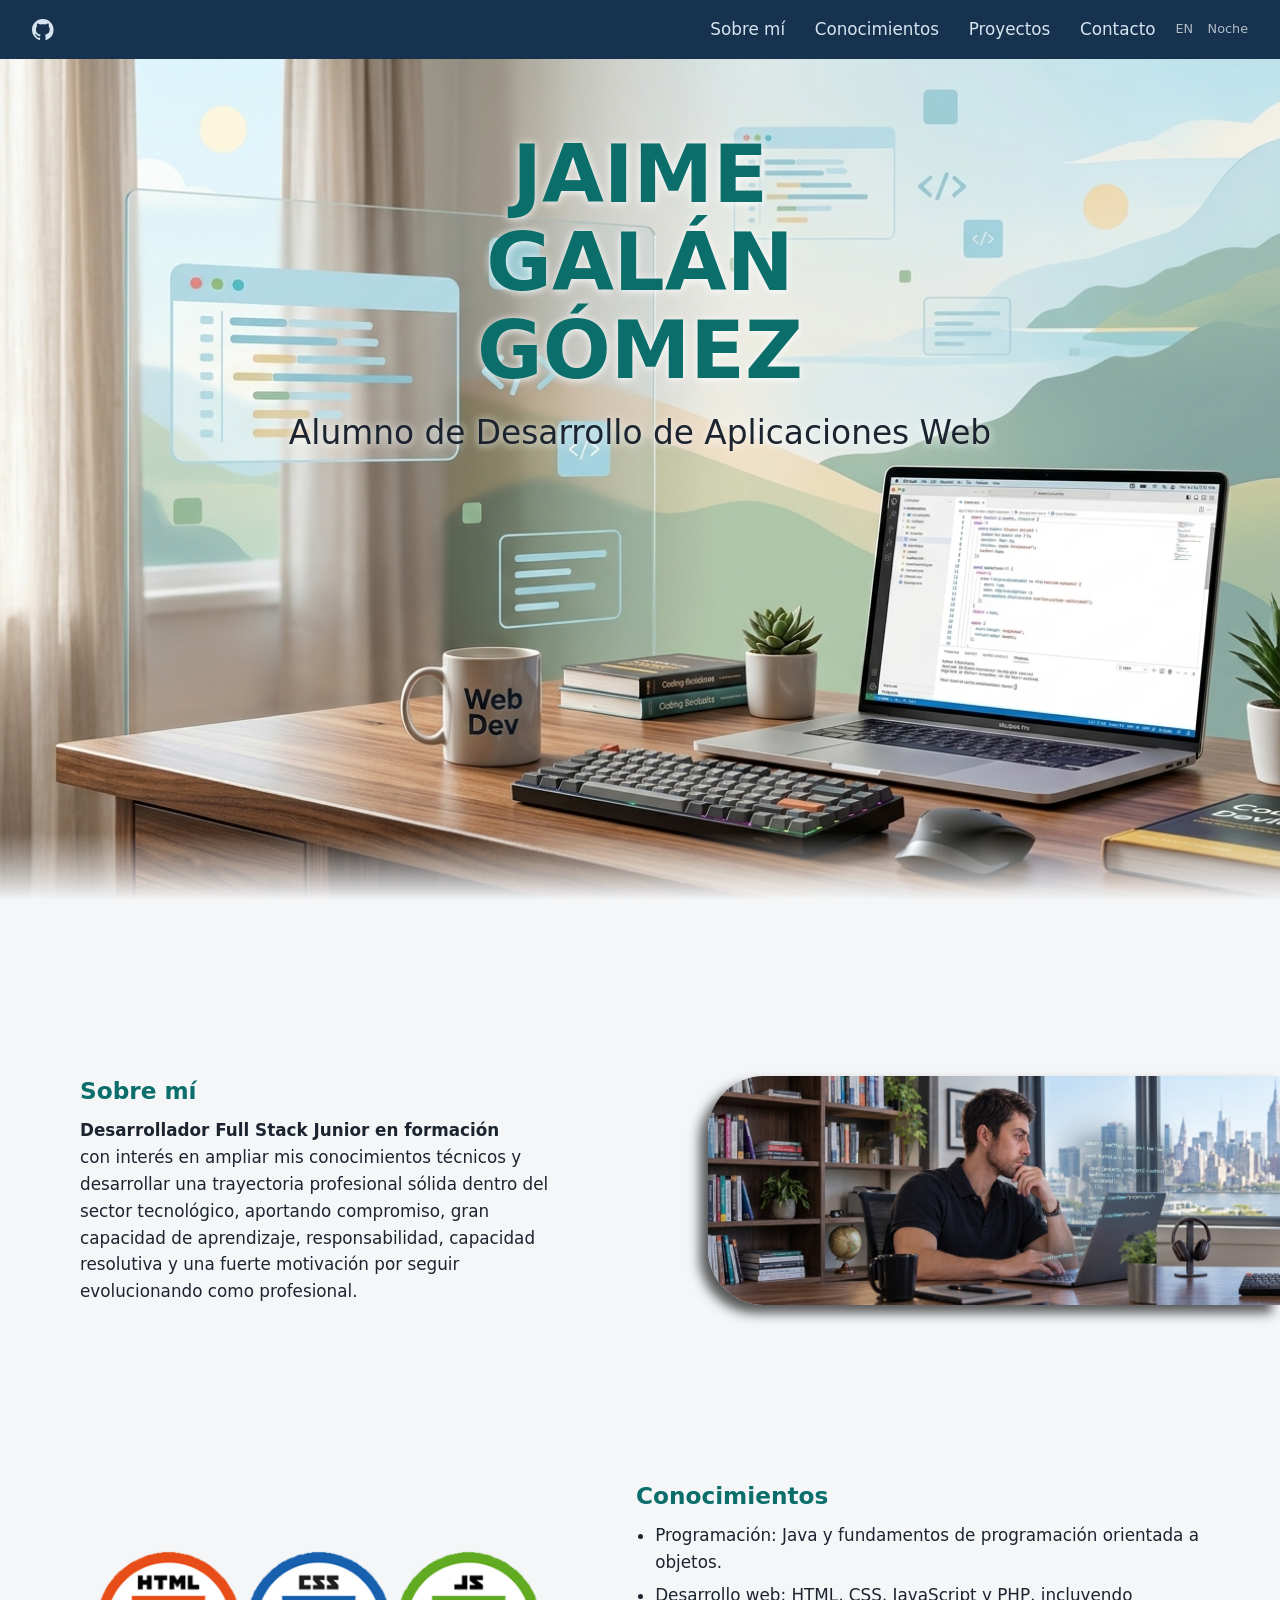
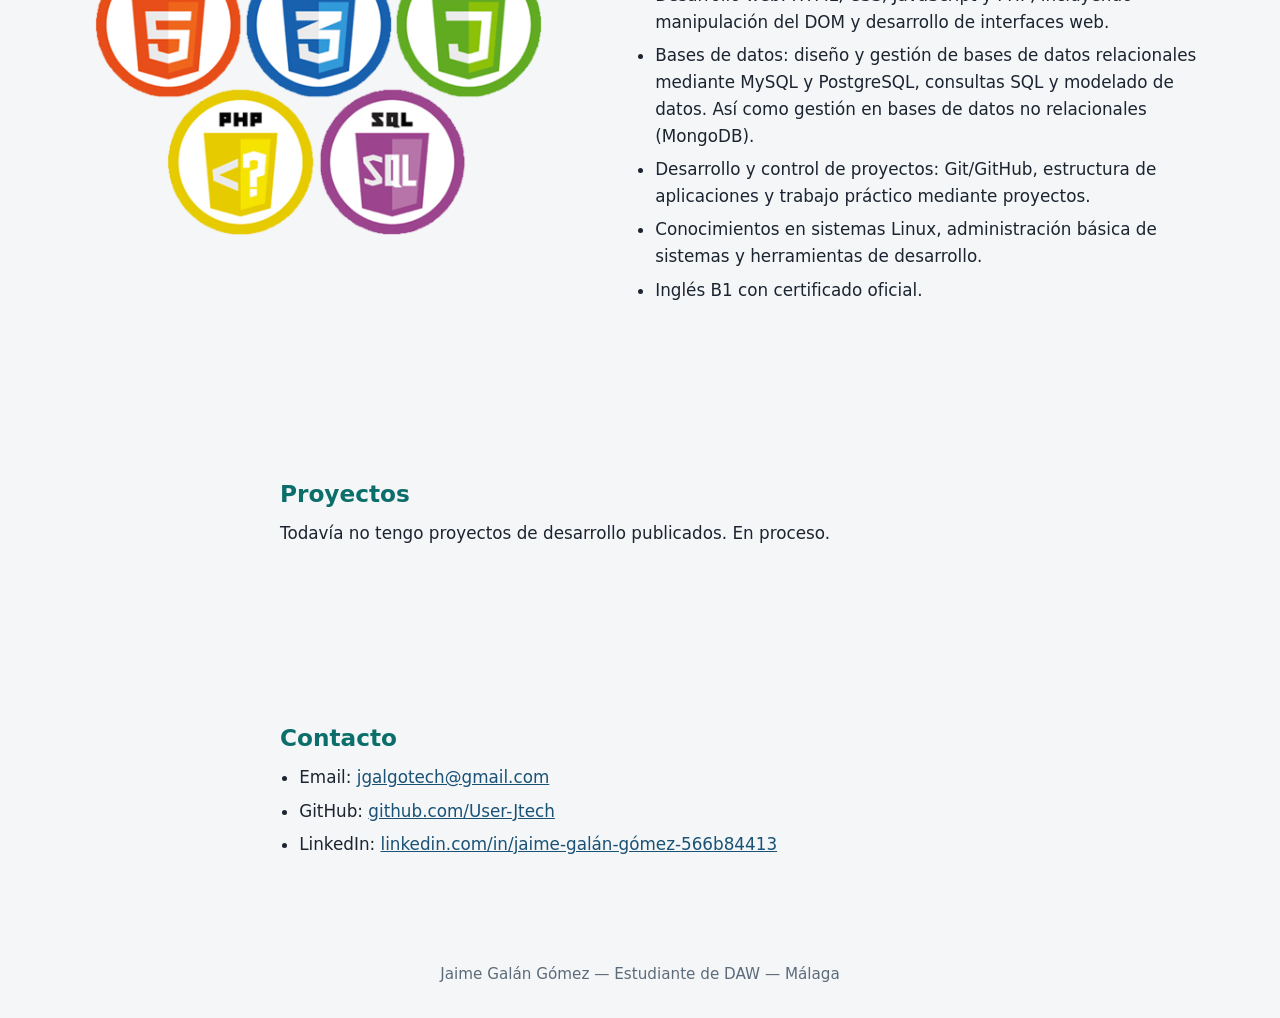
==== index.html @ 09fae51b "Move portfolio files to root for GitHub Pages" ====
<!DOCTYPE html>
<html lang="es">
<head>
  <meta charset="UTF-8">
  <meta name="viewport" content="width=device-width, initial-scale=1.0">
  <title data-en="Jaime Galán Gómez — DAW Portfolio">Jaime Galán Gómez — Portafolio DAW</title>
  <link rel="stylesheet" href="css/styles.css">
  <script>
    if (localStorage.getItem("tema") === "noche") {
      document.documentElement.classList.add("modo-noche");
    }
  </script>
</head>
<body>
  <div class="portada">
  <header>
    <a class="github" href="https://github.com/User-Jtech" target="_blank" rel="noopener noreferrer" aria-label="GitHub">
      <svg viewBox="0 0 16 16" aria-hidden="true">
        <path fill="currentColor" d="M8 0C3.58 0 0 3.58 0 8c0 3.54 2.29 6.53 5.47 7.59.4.07.55-.17.55-.38 0-.19-.01-.82-.01-1.49-2.01.37-2.53-.49-2.69-.94-.09-.23-.48-.94-.82-1.13-.28-.15-.68-.52-.01-.53.63-.01 1.08.58 1.23.82.72 1.21 1.87.87 2.33.66.07-.52.28-.87.51-1.07-1.78-.2-3.64-.89-3.64-3.95 0-.87.31-1.59.82-2.15-.08-.2-.36-1.02.08-2.12 0 0 .67-.21 2.2.82.64-.18 1.32-.27 2-.27.68 0 1.36.09 2 .27 1.53-1.04 2.2-.82 2.2-.82.44 1.1.16 1.92.08 2.12.51.56.82 1.27.82 2.15 0 3.07-1.87 3.75-3.65 3.95.29.25.54.73.54 1.48 0 1.07-.01 1.93-.01 2.2 0 .21.15.46.55.38A8.013 8.013 0 0 0 16 8c0-4.42-3.58-8-8-8z"></path>
      </svg>
    </a>
    <div class="menu">
      <nav>
        <a href="#sobre-mi" data-en="About me">Sobre mí</a>
        <a href="#conocimientos" data-en="Skills">Conocimientos</a>
        <a href="#proyectos" data-en="Projects">Proyectos</a>
        <a href="#contacto" data-en="Contact">Contacto</a>
      </nav>
      <div class="ajustes">
        <button type="button" id="btn-idioma">EN</button>
        <button type="button" id="btn-tema">Noche</button>
      </div>
    </div>
  </header>

    <section id="nombre">
      <div class="nombre-texto">
        <h1>JAIME<br>GALÁN<br>GÓMEZ</h1>
        <p data-en="Student of Web Application Development">
          Alumno de Desarrollo de Aplicaciones Web
        </p>
      </div>
    </section>
  </div>

  <main>
    <section id="sobre-mi">
      <div class="sobre-mi-texto">
        <h2 data-en="About me">Sobre mí</h2>
        <p data-en="&lt;strong&gt;Junior Full Stack developer in training&lt;/strong&gt;&lt;br&gt;interested in expanding my technical knowledge and building a solid professional career in the technology sector, with commitment, a strong ability to learn, responsibility, problem-solving skills and a strong motivation to keep growing as a professional.">
          <strong>Desarrollador Full Stack Junior en formación</strong><br>con interés en ampliar mis
          conocimientos técnicos y desarrollar una trayectoria profesional sólida
          dentro del sector tecnológico, aportando compromiso, gran capacidad de
          aprendizaje, responsabilidad, capacidad resolutiva y una fuerte motivación por seguir
          evolucionando como profesional.
        </p>
      </div>
      <div class="foto-yo" role="img" aria-label="Jaime Galán Gómez"></div>
    </section>

    <section id="conocimientos">
      <img class="logos" src="img/Logos.png" alt="Logos">
      <div>
      <h2 data-en="Skills">Conocimientos</h2>
      <ul>
        <li data-en="Programming: Java and object-oriented programming fundamentals.">Programación: Java y fundamentos de programación orientada a objetos.</li>
        <li data-en="Web development: HTML, CSS, JavaScript and PHP, including DOM manipulation and web interface development.">Desarrollo web: HTML, CSS, JavaScript y PHP, incluyendo manipulación del DOM y desarrollo de interfaces web.</li>
        <li data-en="Databases: design and management of relational databases with MySQL and PostgreSQL, SQL queries and data modeling. Also management of non-relational databases (MongoDB).">Bases de datos: diseño y gestión de bases de datos relacionales mediante MySQL y PostgreSQL, consultas SQL y modelado de datos. Así como gestión en bases de datos no relacionales (MongoDB).</li>
        <li data-en="Project development and control: Git/GitHub, application structure and practical work through projects.">Desarrollo y control de proyectos: Git/GitHub, estructura de aplicaciones y trabajo práctico mediante proyectos.</li>
        <li data-en="Linux systems, basic system administration and development tools.">Conocimientos en sistemas Linux, administración básica de sistemas y herramientas de desarrollo.</li>
        <li data-en="English B1 with an official certificate.">Inglés B1 con certificado oficial.</li>
      </ul>
      </div>
    </section>

    <section id="proyectos">
      <h2 data-en="Projects">Proyectos</h2>
      <p data-en="I don't have any published development projects yet. In progress.">
        Todavía no tengo proyectos de desarrollo publicados. En proceso.
      </p>
    </section>

    <section id="contacto">
      <h2 data-en="Contact">Contacto</h2>
      <ul>
        <li><span data-en="Email:">Email:</span> <a href="mailto:jgalgotech@gmail.com">jgalgotech@gmail.com</a></li>
        <li>
          <span data-en="GitHub:">GitHub:</span>
          <a href="https://github.com/User-Jtech" target="_blank" rel="noopener noreferrer">github.com/User-Jtech</a>
        </li>
        <li>
          <span data-en="LinkedIn:">LinkedIn:</span>
          <a href="https://www.linkedin.com/in/jaime-galán-gómez-566b84413" target="_blank" rel="noopener noreferrer">linkedin.com/in/jaime-galán-gómez-566b84413</a>
        </li>
      </ul>
    </section>
  </main>

  <footer>
    <p data-en="Jaime Galán Gómez — DAW student — Málaga">Jaime Galán Gómez — Estudiante de DAW — Málaga</p>
  </footer>

  <script src="js/main.js"></script>
</body>
</html>
---- css/styles.css ----
* {
  box-sizing: border-box;
}

html {
  scroll-behavior: smooth;
  --fondo: #f4f6f8;
  --texto: #1c2430;
  --titulo: #0b6e6a;
  --barra: #16324f;
  --texto-barra: #ffffff;
  --menu: #d6e4f0;
  --enlace: #1a5276;
  --pie: #5c6b7a;
  --discreto: rgba(255, 255, 255, 0.68);
  --foto-nombre: url("../img/Fondo_dia.png?v=2");
  --foto-yo: url("../img/Yo_dia.png?v=2");
  --sombra-foto: -8px 8px 12px rgba(24, 23, 23, 0.72);
  --color-nombre: #0b6e6a;
  --sombra-nombre: 0 1px 8px rgb(255, 255, 255);
}

html.modo-noche {
  --fondo: #181f27;
  --texto: #e6edf3;
  --titulo: #f0c36a;
  --barra: #0a0f14;
  --texto-barra: #e6edf3;
  --menu: #b7c6d4;
  --enlace: #9ec5e4;
  --pie: #9aa8b5;
  --discreto: rgba(230, 237, 243, 0.62);
  --foto-nombre: url("../img/Fondo_noche.png?v=2");
  --foto-yo: url("../img/Yo_noche.png?v=2");
  --sombra-foto: -8px 8px 12px rgba(8, 8, 8, 0.9);
  --color-nombre: #f0c36a;
  --sombra-nombre: 0 1px 12px rgba(0, 0, 0, 0.6);
}

body {
  margin: 0;
  font-family: "Segoe UI", system-ui, sans-serif;
  font-size: 1.05rem;
  line-height: 1.6;
  color: var(--texto);
  background: var(--fondo);
  overflow-wrap: break-word;
}

header {
  background: var(--barra);
  color: var(--texto-barra);
  padding: 1rem 1.25rem;
}

.github {
  display: inline-flex;
  margin: 0 0 0.75rem;
  color: var(--menu);
}

.github svg {
  width: 1.35rem;
  height: 1.35rem;
  display: block;
}

.github:hover,
.github:focus-visible {
  color: var(--texto-barra);
}

.menu {
  display: flex;
  flex-wrap: wrap;
  align-items: center;
  gap: 0.75rem 1.25rem;
}

nav {
  display: flex;
  flex-wrap: wrap;
  gap: 0.75rem 1.85rem;
}

nav a {
  color: var(--menu);
  text-decoration: none;
}

nav a:hover {
  color: var(--texto-barra);
  text-decoration: underline;
}

.ajustes {
  display: flex;
  align-items: center;
  gap: 0.9rem;
  margin-left: auto;
}

.ajustes button {
  background: none;
  border: 0;
  padding: 0;
  color: var(--discreto);
  font: inherit;
  font-size: 0.8rem;
  cursor: pointer;
}

.ajustes button:hover,
.ajustes button:focus-visible {
  color: var(--texto-barra);
}

.ajustes button:focus-visible {
  outline: 1px solid var(--discreto);
  outline-offset: 3px;
}

main {
  max-width: 760px;
  margin: 0 auto;
  padding: 8rem 1.25rem 2.5rem;
}

/* La portada ocupa la primera pantalla: barra arriba y la sección nombre el resto. */
.portada {
  min-height: 100vh;
  min-height: 100dvh;
  display: flex;
  flex-direction: column;
}

/* Sección: nombre */
#nombre {
  position: relative;
  flex: 1;
  padding: clamp(2.75rem, 8vh, 5.5rem) max(1.25rem, calc((100% - 760px) / 2 + 1.25rem)) 2rem;
}

#nombre::before {
  content: "";
  position: absolute;
  inset: 0;
  background-image: var(--foto-nombre);
  background-repeat: no-repeat;
  background-position: center;
  background-size: cover;
  -webkit-mask-image: linear-gradient(to bottom, #000 92%, transparent 100%);
  mask-image: linear-gradient(to bottom, #000 92%, transparent 100%);
  pointer-events: none;
}

.nombre-texto {
  display: flex;
  flex-direction: column;
  align-items: center;
  width: 100%;
}

#nombre h1,
#nombre p {
  position: relative;
}

#nombre h1 {
  width: max-content;
  max-width: 100%;
  margin: 0 0 0.75rem;
  text-align: center;
  font-size: 5rem;
  line-height: 1.1;
  color: var(--color-nombre);
  text-shadow: var(--sombra-nombre);
}

#nombre p {
  max-width: 100%;
  margin: 0;
  font-size: 2.05rem;
  text-align: center;
  text-shadow: var(--sombra-nombre);
}

/* Sección: sobre mí */
#sobre-mi {
  display: grid;
  gap: 1.5rem;
  justify-items: start;
  margin-bottom: 8rem;
}

.foto-yo {
  width: min(18rem, 78%);
  aspect-ratio: 1438 / 512;
  margin-left: auto;
  margin-right: -1.25rem;
  border-radius: 3.5rem 0 0 3.5rem;
  box-shadow: var(--sombra-foto);
  background-image: var(--foto-yo);
  background-repeat: no-repeat;
  background-position: center;
  background-size: cover;
}

.sobre-mi-texto {
  margin-left: -0.75rem;
}

#sobre-mi h2 {
  margin: 0 0 0.75rem;
  font-size: 1.45rem;
  line-height: 1.25;
  color: var(--titulo);
}

#sobre-mi p {
  margin: 0;
  max-width: 30rem;
  font-size: 1.05rem;
}

/* Sección: conocimientos */
#conocimientos {
  margin-bottom: 8rem;
}

.logos {
  display: block;
  width: min(28rem, 100%);
  height: auto;
  margin-bottom: 1.25rem;
}

#conocimientos h2 {
  margin: 0 0 0.75rem;
  font-size: 1.45rem;
  line-height: 1.25;
  color: var(--titulo);
}

#conocimientos ul {
  margin: 0;
  padding-left: 1.2rem;
  font-size: 1.05rem;
}

#conocimientos li + li {
  margin-top: 0.4rem;
}

/* Sección: proyectos */
#proyectos {
  margin-bottom: 8rem;
}

#proyectos h2 {
  margin: 0 0 0.75rem;
  font-size: 1.45rem;
  line-height: 1.25;
  color: var(--titulo);
}

#proyectos p {
  margin: 0;
  font-size: 1.05rem;
}

/* Sección: contacto */
#contacto {
  margin-bottom: 4rem;
}

#contacto h2 {
  margin: 0 0 0.75rem;
  font-size: 1.45rem;
  line-height: 1.25;
  color: var(--titulo);
}

#contacto ul {
  margin: 0;
  padding-left: 1.2rem;
  font-size: 1.05rem;
}

#contacto li + li {
  margin-top: 0.4rem;
}

#contacto a {
  color: var(--enlace);
  overflow-wrap: anywhere;
}

footer {
  color: var(--pie);
  text-align: center;
  padding: 0 1rem 2rem;
  font-size: 0.95rem;
}

footer p {
  margin: 0;
}

/* En pantallas anchas, GitHub queda a la izquierda y el menú, con los ajustes, a la derecha. */
@media (min-width: 720px) {
  header {
    display: flex;
    align-items: center;
    justify-content: space-between;
    gap: 1.5rem;
    padding: 1rem 2rem;
  }

  .github {
    margin: 0;
  }

  .menu {
    flex-wrap: nowrap;
  }

  main {
    padding-top: 11rem;
  }

  #sobre-mi,
  #conocimientos,
  #proyectos {
    margin-bottom: 11rem;
  }

  /* El texto a la izquierda. La foto sale del bloque y llega al borde derecho. */
  #sobre-mi {
    position: relative;
    width: min(36rem, calc(100vw - 22rem));
    margin-left: calc((min(100vw, 760px) - 100vw) / 2 + 4.5rem);
    display: block;
  }

  .foto-yo {
    position: absolute;
    top: 0;
    height: 100%;
    width: calc(100vw - 8.25rem - min(36rem, 100vw - 22rem));
    margin: 0;
    aspect-ratio: auto;
    right: calc(5.75rem + min(36rem, 100vw - 22rem) - 100vw);
  }

  /* El texto se pega a la derecha y conserva el margen con la ventana. */
  #conocimientos {
    display: grid;
    grid-template-columns: minmax(0, 1fr) min(36rem, 70%) 4.25rem;
    align-items: center;
    width: 100vw;
    margin-left: calc(50% - 50vw);
  }

  #conocimientos > div {
    grid-column: 2;
  }

  .logos {
    justify-self: center;
    width: min(28rem, 85%);
    margin: 0;
  }
}
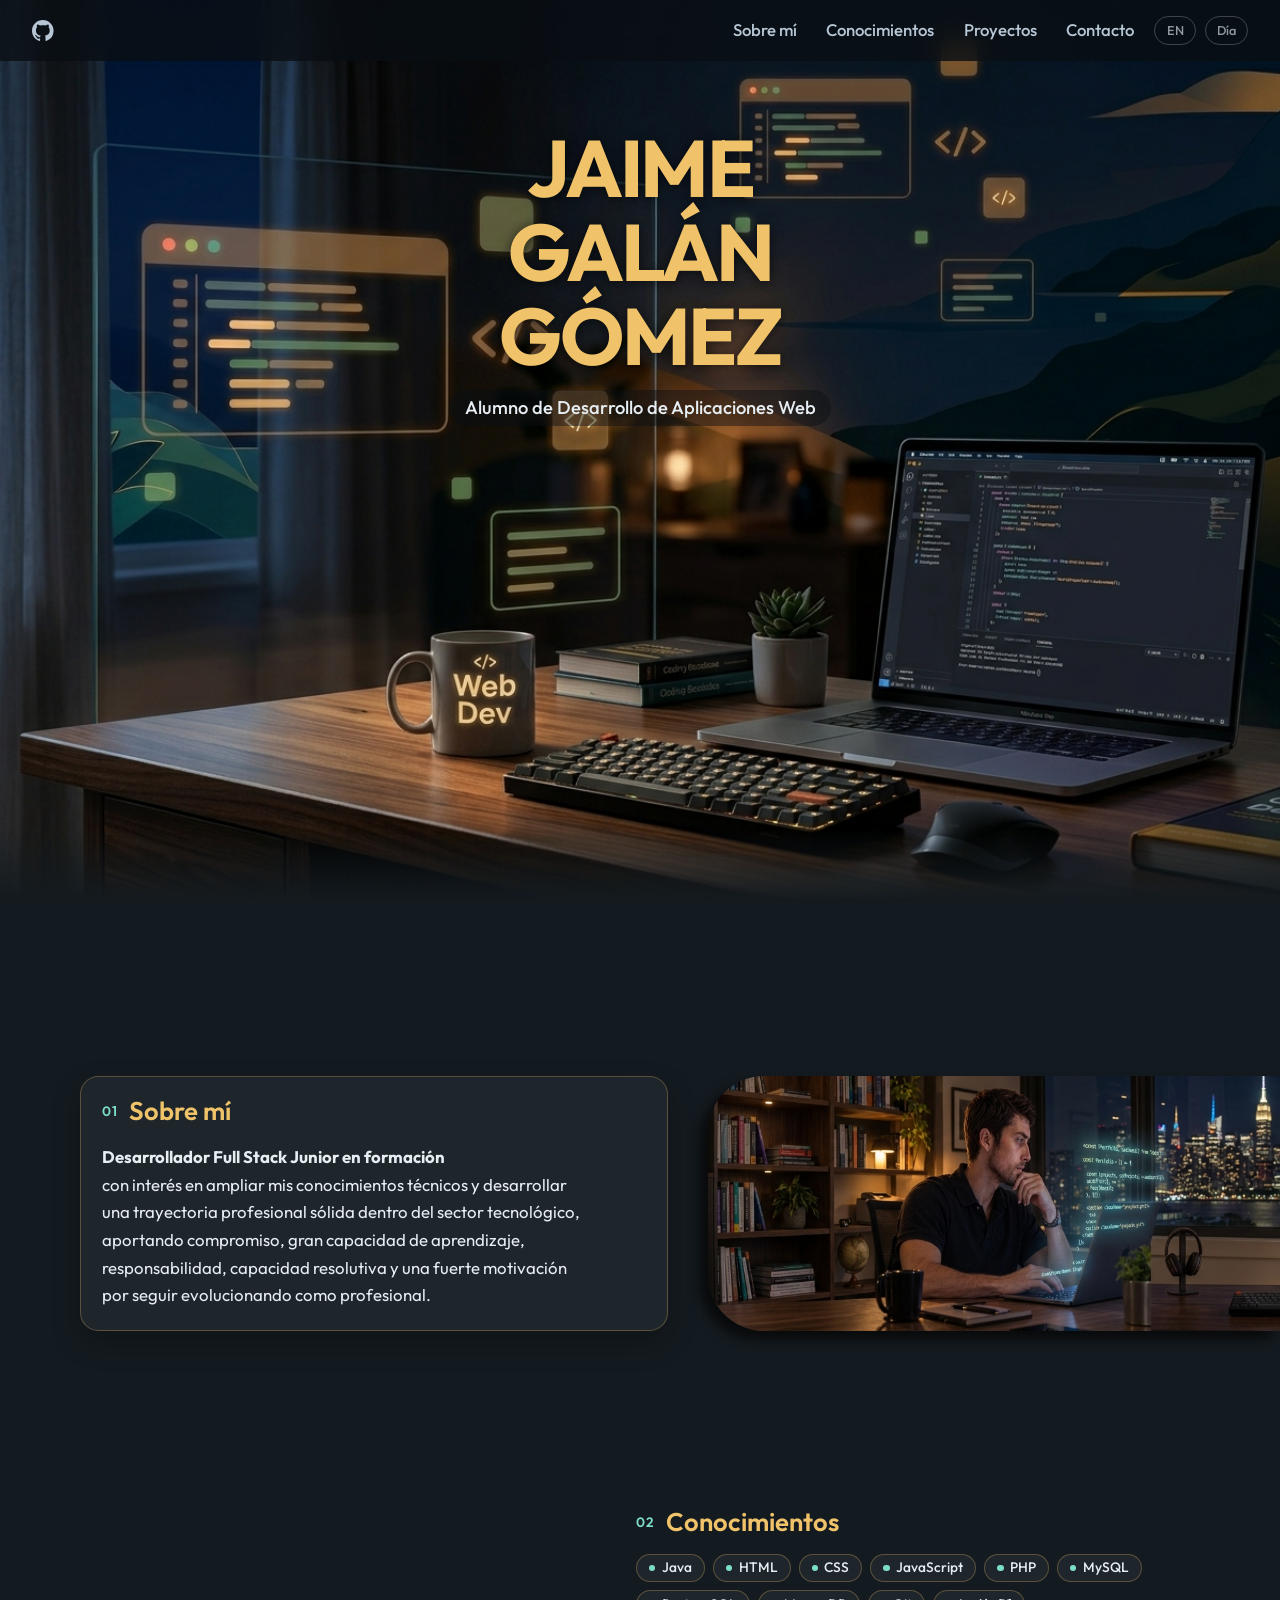
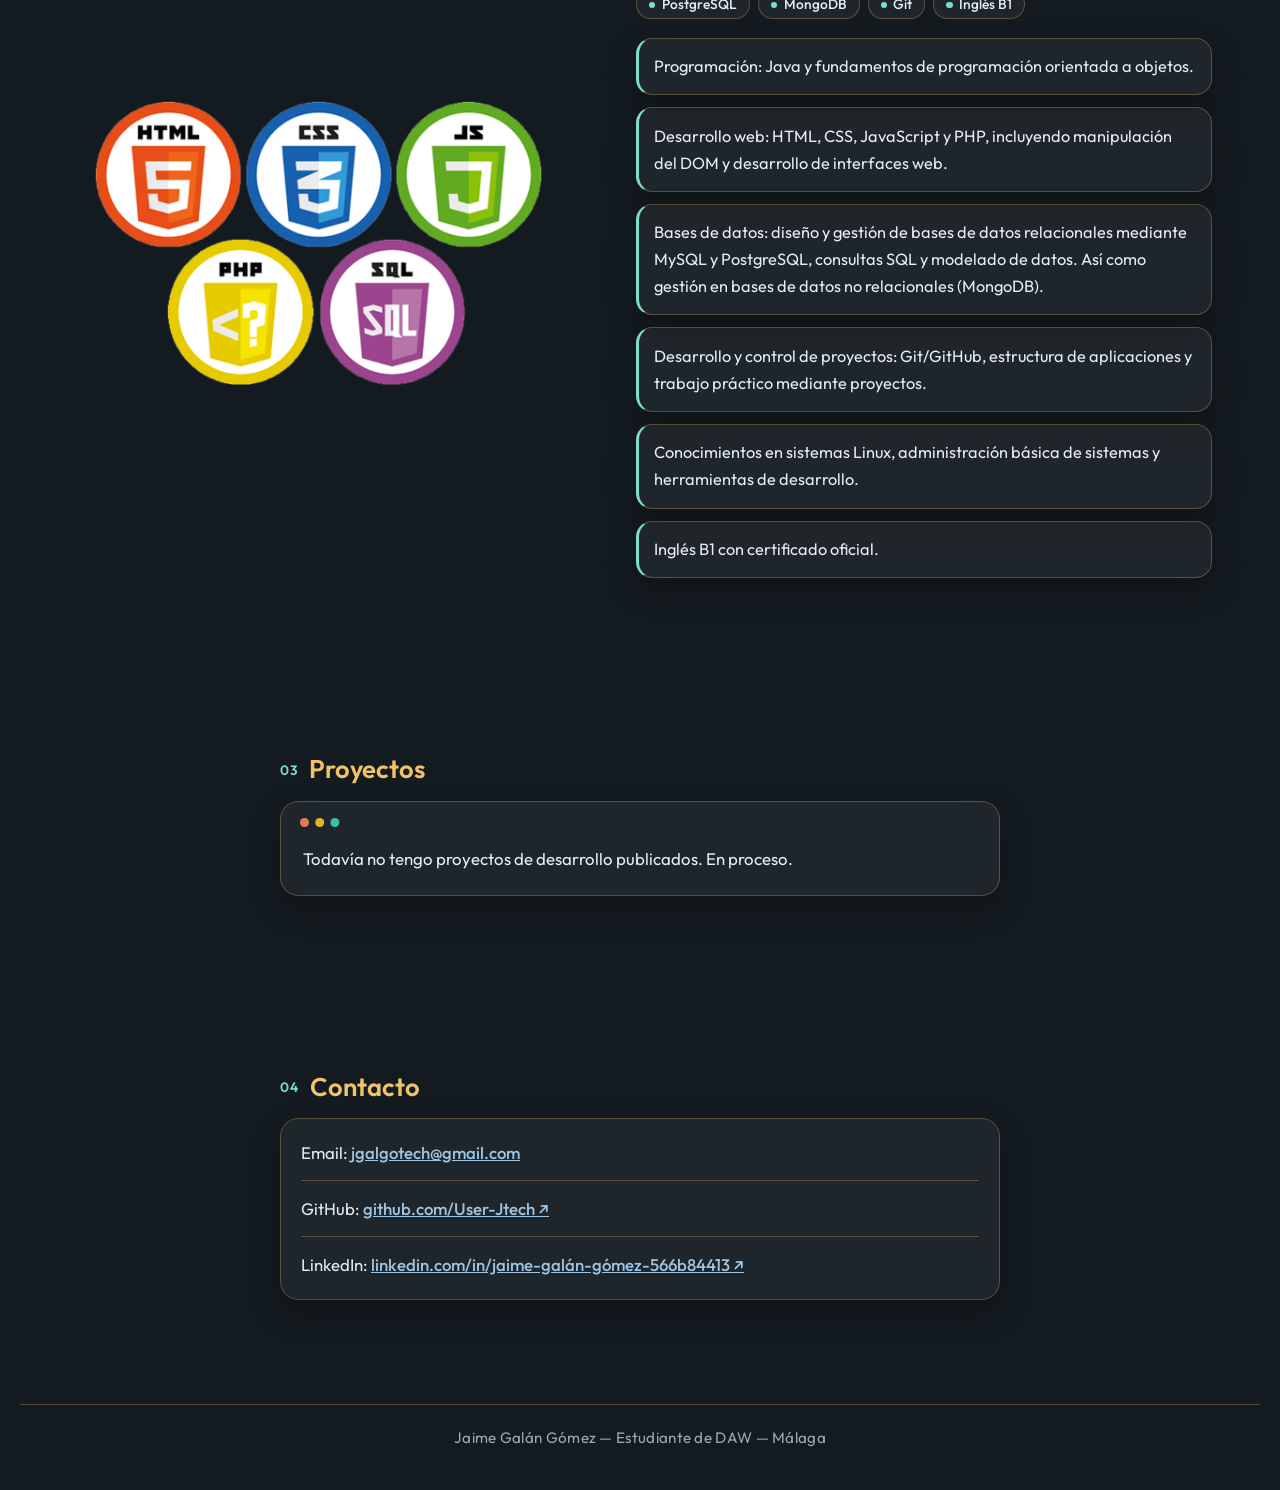
==== commit 5bb6aae2: "Actualización del diseño" ====
--- a/index.html
+++ b/index.html
@@ -4,15 +4,17 @@
   <meta charset="UTF-8">
   <meta name="viewport" content="width=device-width, initial-scale=1.0">
   <title data-en="Jaime Galán Gómez — DAW Portfolio">Jaime Galán Gómez — Portafolio DAW</title>
+  <link rel="preconnect" href="https://fonts.googleapis.com">
+  <link rel="preconnect" href="https://fonts.gstatic.com" crossorigin>
+  <link href="https://fonts.googleapis.com/css2?family=Outfit:wght@400;500;600;700&display=swap" rel="stylesheet">
   <link rel="stylesheet" href="css/styles.css">
   <script>
-    if (localStorage.getItem("tema") === "noche") {
+    if (localStorage.getItem("tema") !== "dia") {
       document.documentElement.classList.add("modo-noche");
     }
   </script>
 </head>
 <body>
-  <div class="portada">
   <header>
     <a class="github" href="https://github.com/User-Jtech" target="_blank" rel="noopener noreferrer" aria-label="GitHub">
       <svg viewBox="0 0 16 16" aria-hidden="true">
@@ -28,11 +30,12 @@
       </nav>
       <div class="ajustes">
         <button type="button" id="btn-idioma">EN</button>
-        <button type="button" id="btn-tema">Noche</button>
+        <button type="button" id="btn-tema">Día</button>
       </div>
     </div>
   </header>
 
+  <div class="portada">
     <section id="nombre">
       <div class="nombre-texto">
         <h1>JAIME<br>GALÁN<br>GÓMEZ</h1>
@@ -62,7 +65,19 @@
       <img class="logos" src="img/Logos.png" alt="Logos">
       <div>
       <h2 data-en="Skills">Conocimientos</h2>
-      <ul>
+      <ul class="tecnologias">
+        <li>Java</li>
+        <li>HTML</li>
+        <li>CSS</li>
+        <li>JavaScript</li>
+        <li>PHP</li>
+        <li>MySQL</li>
+        <li>PostgreSQL</li>
+        <li>MongoDB</li>
+        <li>Git</li>
+        <li data-en="English B1">Inglés B1</li>
+      </ul>
+      <ul class="lista">
         <li data-en="Programming: Java and object-oriented programming fundamentals.">Programación: Java y fundamentos de programación orientada a objetos.</li>
         <li data-en="Web development: HTML, CSS, JavaScript and PHP, including DOM manipulation and web interface development.">Desarrollo web: HTML, CSS, JavaScript y PHP, incluyendo manipulación del DOM y desarrollo de interfaces web.</li>
         <li data-en="Databases: design and management of relational databases with MySQL and PostgreSQL, SQL queries and data modeling. Also management of non-relational databases (MongoDB).">Bases de datos: diseño y gestión de bases de datos relacionales mediante MySQL y PostgreSQL, consultas SQL y modelado de datos. Así como gestión en bases de datos no relacionales (MongoDB).</li>
@@ -75,14 +90,16 @@
 
     <section id="proyectos">
       <h2 data-en="Projects">Proyectos</h2>
-      <p data-en="I don't have any published development projects yet. In progress.">
-        Todavía no tengo proyectos de desarrollo publicados. En proceso.
-      </p>
+      <div class="tarjeta">
+        <p data-en="I don't have any published development projects yet. In progress.">
+          Todavía no tengo proyectos de desarrollo publicados. En proceso.
+        </p>
+      </div>
     </section>
 
     <section id="contacto">
       <h2 data-en="Contact">Contacto</h2>
-      <ul>
+      <ul class="tarjeta lista">
         <li><span data-en="Email:">Email:</span> <a href="mailto:jgalgotech@gmail.com">jgalgotech@gmail.com</a></li>
         <li>
           <span data-en="GitHub:">GitHub:</span>
--- a/css/styles.css
+++ b/css/styles.css
@@ -2,17 +2,25 @@
   box-sizing: border-box;
 }
 
-html {
+/* Día. La noche cambia estos mismos nombres en html.modo-noche. */
+:root {
   scroll-behavior: smooth;
-  --fondo: #f4f6f8;
+  --fondo: #dce9e4;
+  --fondo-suave: #e3f0eb;
+  --vidrio: rgba(16, 40, 50, 0.78);
+  --pastilla: rgba(255, 255, 255, 0.72);
   --texto: #1c2430;
   --titulo: #0b6e6a;
-  --barra: #16324f;
+  --acento: #1aa88a;
+  --barra: #102832;
   --texto-barra: #ffffff;
   --menu: #d6e4f0;
-  --enlace: #1a5276;
+  --enlace: #0f6e86;
   --pie: #5c6b7a;
   --discreto: rgba(255, 255, 255, 0.68);
+  --tarjeta: rgba(255, 255, 255, 0.82);
+  --borde: rgba(11, 110, 106, 0.18);
+  --sombra-tarjeta: 0 12px 28px rgba(16, 40, 50, 0.08);
   --foto-nombre: url("../img/Fondo_dia.png?v=2");
   --foto-yo: url("../img/Yo_dia.png?v=2");
   --sombra-foto: -8px 8px 12px rgba(24, 23, 23, 0.72);
@@ -21,15 +29,22 @@
 }
 
 html.modo-noche {
-  --fondo: #181f27;
+  --fondo: #141b20;
+  --fondo-suave: #1c272e;
+  --vidrio: rgba(10, 15, 20, 0.78);
+  --pastilla: rgba(10, 15, 20, 0.45);
   --texto: #e6edf3;
   --titulo: #f0c36a;
+  --acento: #7ddec8;
   --barra: #0a0f14;
   --texto-barra: #e6edf3;
   --menu: #b7c6d4;
   --enlace: #9ec5e4;
   --pie: #9aa8b5;
   --discreto: rgba(230, 237, 243, 0.62);
+  --tarjeta: rgba(255, 255, 255, 0.05);
+  --borde: rgba(240, 195, 106, 0.28);
+  --sombra-tarjeta: 0 12px 28px rgba(0, 0, 0, 0.28);
   --foto-nombre: url("../img/Fondo_noche.png?v=2");
   --foto-yo: url("../img/Yo_noche.png?v=2");
   --sombra-foto: -8px 8px 12px rgba(8, 8, 8, 0.9);
@@ -39,18 +54,25 @@
 
 body {
   margin: 0;
-  font-family: "Segoe UI", system-ui, sans-serif;
+  font-family: "Outfit", "Segoe UI", system-ui, sans-serif;
   font-size: 1.05rem;
-  line-height: 1.6;
+  font-weight: 400;
+  line-height: 1.65;
   color: var(--texto);
-  background: var(--fondo);
+  background: linear-gradient(180deg, var(--fondo-suave), var(--fondo) 18rem);
   overflow-wrap: break-word;
 }
 
 header {
-  background: var(--barra);
+  position: fixed;
+  top: 0;
+  left: 0;
+  right: 0;
+  z-index: 20;
+  background: var(--vidrio);
   color: var(--texto-barra);
-  padding: 1rem 1.25rem;
+  padding: 0.9rem 1.25rem;
+  backdrop-filter: blur(14px);
 }
 
 .github {
@@ -85,34 +107,39 @@
 
 nav a {
   color: var(--menu);
+  font-weight: 500;
   text-decoration: none;
+  border-bottom: 1px solid transparent;
 }
 
 nav a:hover {
   color: var(--texto-barra);
-  text-decoration: underline;
+  border-bottom-color: var(--acento);
 }
 
 .ajustes {
   display: flex;
   align-items: center;
-  gap: 0.9rem;
+  gap: 0.55rem;
   margin-left: auto;
 }
 
 .ajustes button {
-  background: none;
-  border: 0;
-  padding: 0;
+  background: transparent;
+  border: 1px solid rgba(255, 255, 255, 0.22);
+  border-radius: 999px;
+  padding: 0.2rem 0.7rem;
   color: var(--discreto);
   font: inherit;
   font-size: 0.8rem;
+  font-weight: 500;
   cursor: pointer;
 }
 
 .ajustes button:hover,
 .ajustes button:focus-visible {
   color: var(--texto-barra);
+  border-color: var(--texto-barra);
 }
 
 .ajustes button:focus-visible {
@@ -124,9 +151,10 @@
   max-width: 760px;
   margin: 0 auto;
   padding: 8rem 1.25rem 2.5rem;
-}
-
-/* La portada ocupa la primera pantalla: barra arriba y la sección nombre el resto. */
+  counter-reset: seccion;
+}
+
+/* La portada ocupa la primera pantalla: barra arriba y el nombre el resto. */
 .portada {
   min-height: 100vh;
   min-height: 100dvh;
@@ -134,11 +162,10 @@
   flex-direction: column;
 }
 
-/* Sección: nombre */
 #nombre {
   position: relative;
   flex: 1;
-  padding: clamp(2.75rem, 8vh, 5.5rem) max(1.25rem, calc((100% - 760px) / 2 + 1.25rem)) 2rem;
+  padding: 8.5rem max(1.25rem, calc((100% - 760px) / 2 + 1.25rem)) 2rem;
 }
 
 #nombre::before {
@@ -172,7 +199,9 @@
   margin: 0 0 0.75rem;
   text-align: center;
   font-size: 5rem;
-  line-height: 1.1;
+  font-weight: 700;
+  line-height: 1.05;
+  letter-spacing: -0.03em;
   color: var(--color-nombre);
   text-shadow: var(--sombra-nombre);
 }
@@ -180,9 +209,38 @@
 #nombre p {
   max-width: 100%;
   margin: 0;
-  font-size: 2.05rem;
+  padding: 0.35rem 0.95rem;
+  border-radius: 999px;
+  background: var(--pastilla);
+  font-size: 1.15rem;
+  font-weight: 500;
+  line-height: 1.35;
   text-align: center;
-  text-shadow: var(--sombra-nombre);
+  text-shadow: none;
+}
+
+/* Número delante de cada título: 01, 02, 03, 04. */
+main section {
+  counter-increment: seccion;
+}
+
+main h2 {
+  display: flex;
+  align-items: center;
+  gap: 0.7rem;
+  margin: 0 0 1rem;
+  font-size: 1.6rem;
+  font-weight: 600;
+  line-height: 1.2;
+  color: var(--titulo);
+}
+
+main h2::before {
+  content: counter(seccion, decimal-leading-zero);
+  color: var(--acento);
+  font-size: 0.85rem;
+  font-weight: 600;
+  letter-spacing: 0.06em;
 }
 
 /* Sección: sobre mí */
@@ -208,13 +266,11 @@
 
 .sobre-mi-texto {
   margin-left: -0.75rem;
-}
-
-#sobre-mi h2 {
-  margin: 0 0 0.75rem;
-  font-size: 1.45rem;
-  line-height: 1.25;
-  color: var(--titulo);
+  padding: 1.2rem 1.3rem 1.3rem;
+  border: 1px solid var(--borde);
+  border-radius: 1.15rem;
+  background: var(--tarjeta);
+  box-shadow: var(--sombra-tarjeta);
 }
 
 #sobre-mi p {
@@ -235,33 +291,92 @@
   margin-bottom: 1.25rem;
 }
 
-#conocimientos h2 {
-  margin: 0 0 0.75rem;
-  font-size: 1.45rem;
-  line-height: 1.25;
-  color: var(--titulo);
-}
-
-#conocimientos ul {
+.tecnologias {
+  display: flex;
+  flex-wrap: wrap;
+  gap: 0.5rem;
+  margin: 0 0 1.15rem;
+  padding: 0;
+  list-style: none;
+}
+
+.tecnologias li {
+  padding: 0.28rem 0.75rem;
+  border: 1px solid var(--borde);
+  border-radius: 999px;
+  background: var(--tarjeta);
+  font-size: 0.86rem;
+  font-weight: 500;
+  line-height: 1.3;
+}
+
+.tecnologias li::before {
+  content: "";
+  display: inline-block;
+  width: 0.4rem;
+  height: 0.4rem;
+  margin-right: 0.4rem;
+  border-radius: 50%;
+  background: var(--acento);
+  vertical-align: 0.05rem;
+}
+
+.lista {
   margin: 0;
-  padding-left: 1.2rem;
-  font-size: 1.05rem;
-}
-
-#conocimientos li + li {
-  margin-top: 0.4rem;
-}
-
-/* Sección: proyectos */
+  padding: 0;
+  list-style: none;
+}
+
+#conocimientos .lista {
+  display: grid;
+  gap: 0.75rem;
+}
+
+#conocimientos .lista li {
+  padding: 0.9rem 1rem 0.9rem 0.95rem;
+  border: 1px solid var(--borde);
+  border-left: 3px solid var(--acento);
+  border-radius: 1rem;
+  background: var(--tarjeta);
+  box-shadow: var(--sombra-tarjeta);
+  font-size: 1.02rem;
+}
+
+/* Tarjeta de proyectos y de contacto. */
+.tarjeta {
+  border: 1px solid var(--borde);
+  border-radius: 1.15rem;
+  background: var(--tarjeta);
+  box-shadow: var(--sombra-tarjeta);
+  transition: transform 0.2s ease, border-color 0.2s ease, box-shadow 0.2s ease;
+}
+
+.tarjeta:hover {
+  transform: translateY(-4px);
+  border-color: var(--acento);
+  box-shadow: 0 16px 32px rgba(16, 40, 50, 0.12);
+}
+
 #proyectos {
   margin-bottom: 8rem;
 }
 
-#proyectos h2 {
-  margin: 0 0 0.75rem;
-  font-size: 1.45rem;
-  line-height: 1.25;
-  color: var(--titulo);
+#proyectos .tarjeta {
+  position: relative;
+  padding: 2.7rem 1.35rem 1.35rem;
+}
+
+/* Tres puntos, como la barra de una ventana de código. */
+#proyectos .tarjeta::before {
+  content: "";
+  position: absolute;
+  top: 1rem;
+  left: 1.2rem;
+  width: 0.55rem;
+  height: 0.55rem;
+  border-radius: 50%;
+  background: #e07a5f;
+  box-shadow: 0.95rem 0 0 #e6b325, 1.9rem 0 0 #3dbea8;
 }
 
 #proyectos p {
@@ -269,45 +384,52 @@
   font-size: 1.05rem;
 }
 
-/* Sección: contacto */
 #contacto {
   margin-bottom: 4rem;
 }
 
-#contacto h2 {
-  margin: 0 0 0.75rem;
-  font-size: 1.45rem;
-  line-height: 1.25;
-  color: var(--titulo);
-}
-
-#contacto ul {
-  margin: 0;
-  padding-left: 1.2rem;
+#contacto .tarjeta {
+  padding: 0.4rem 1.25rem;
+}
+
+#contacto li + li {
+  border-top: 1px solid var(--borde);
+}
+
+#contacto li {
+  padding: 0.85rem 0;
   font-size: 1.05rem;
-}
-
-#contacto li + li {
-  margin-top: 0.4rem;
 }
 
 #contacto a {
   color: var(--enlace);
+  font-weight: 500;
   overflow-wrap: anywhere;
+}
+
+#contacto a:hover {
+  color: var(--acento);
+}
+
+#contacto a[target="_blank"]::after {
+  content: " ↗";
 }
 
 footer {
   color: var(--pie);
   text-align: center;
-  padding: 0 1rem 2rem;
+  margin: 0 1.25rem;
+  padding: 1.25rem 0 2.5rem;
+  border-top: 1px solid var(--borde);
   font-size: 0.95rem;
+  letter-spacing: 0.02em;
 }
 
 footer p {
   margin: 0;
 }
 
-/* En pantallas anchas, GitHub queda a la izquierda y el menú, con los ajustes, a la derecha. */
+/* En pantallas anchas, GitHub queda a la izquierda y el menú a la derecha. */
 @media (min-width: 720px) {
   header {
     display: flex;
@@ -327,6 +449,10 @@
 
   main {
     padding-top: 11rem;
+  }
+
+  #nombre {
+    padding-top: clamp(7rem, 14vh, 9rem);
   }
 
   #sobre-mi,
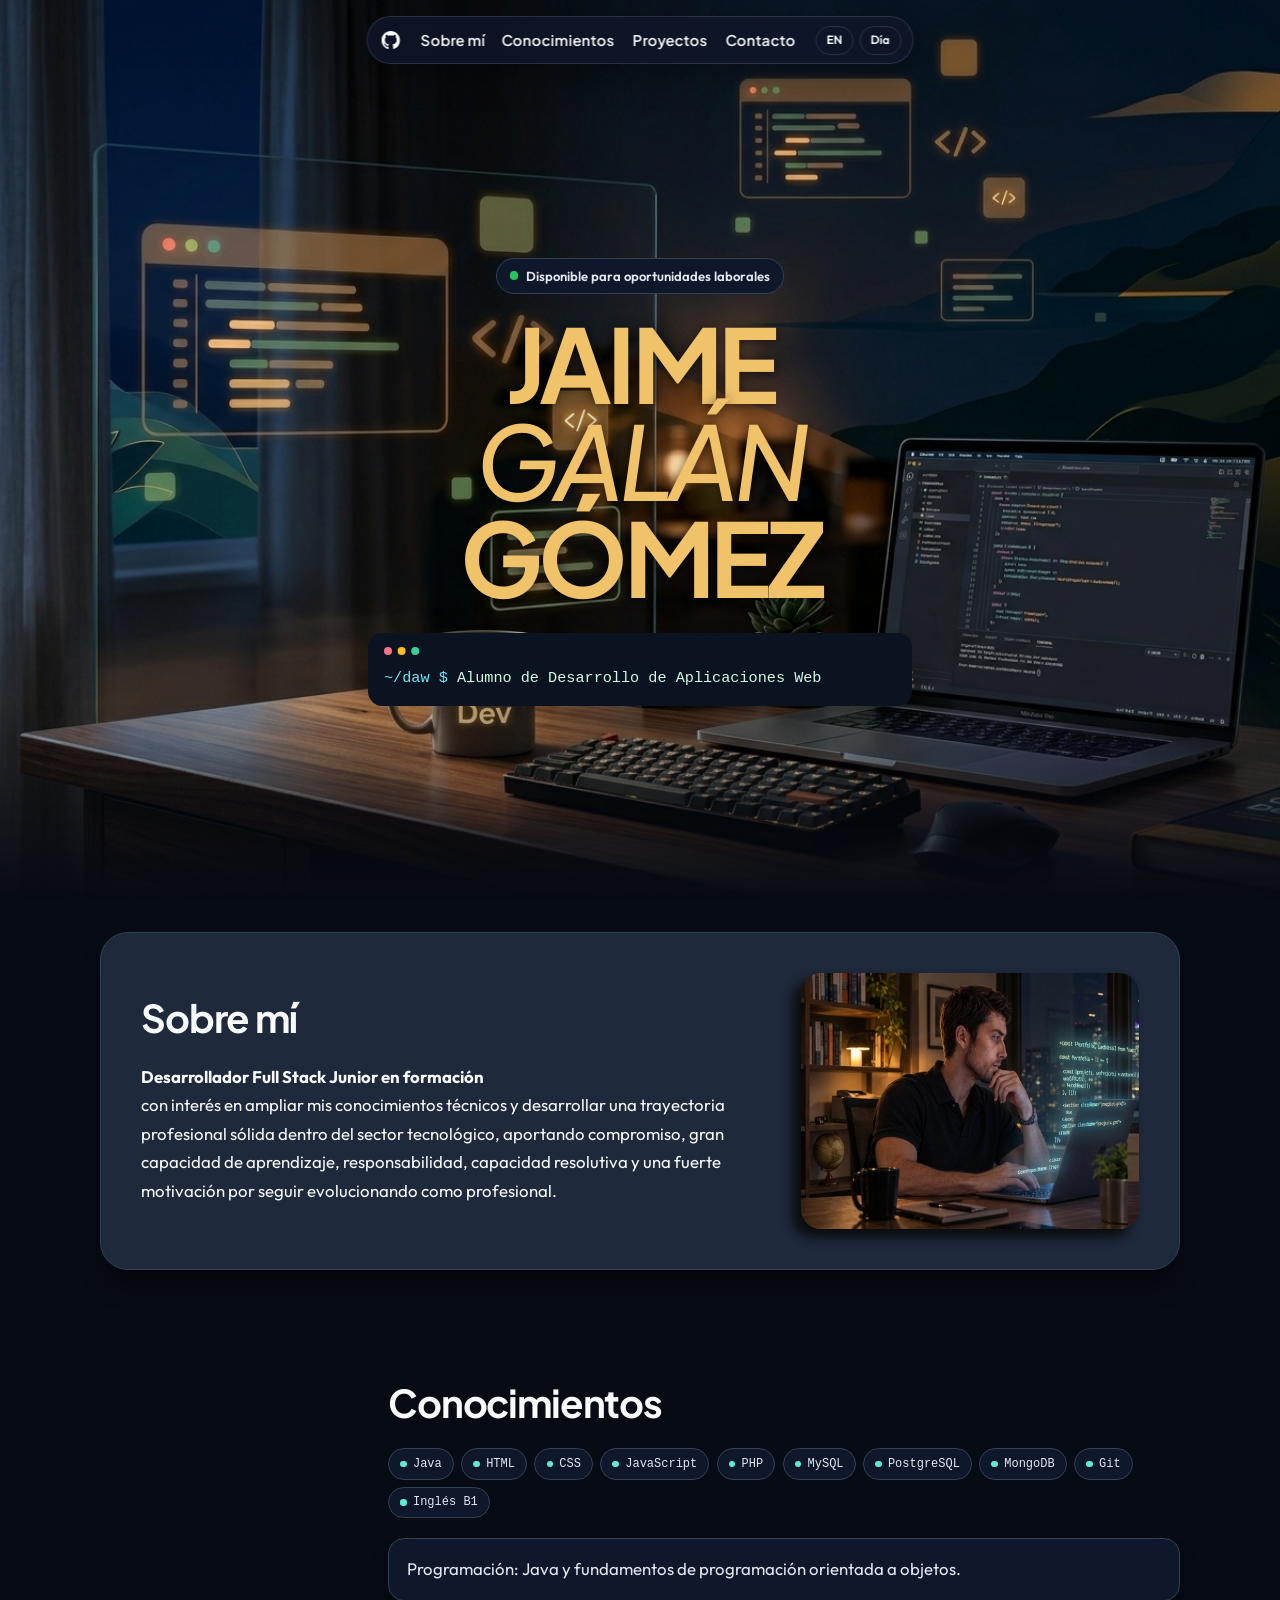
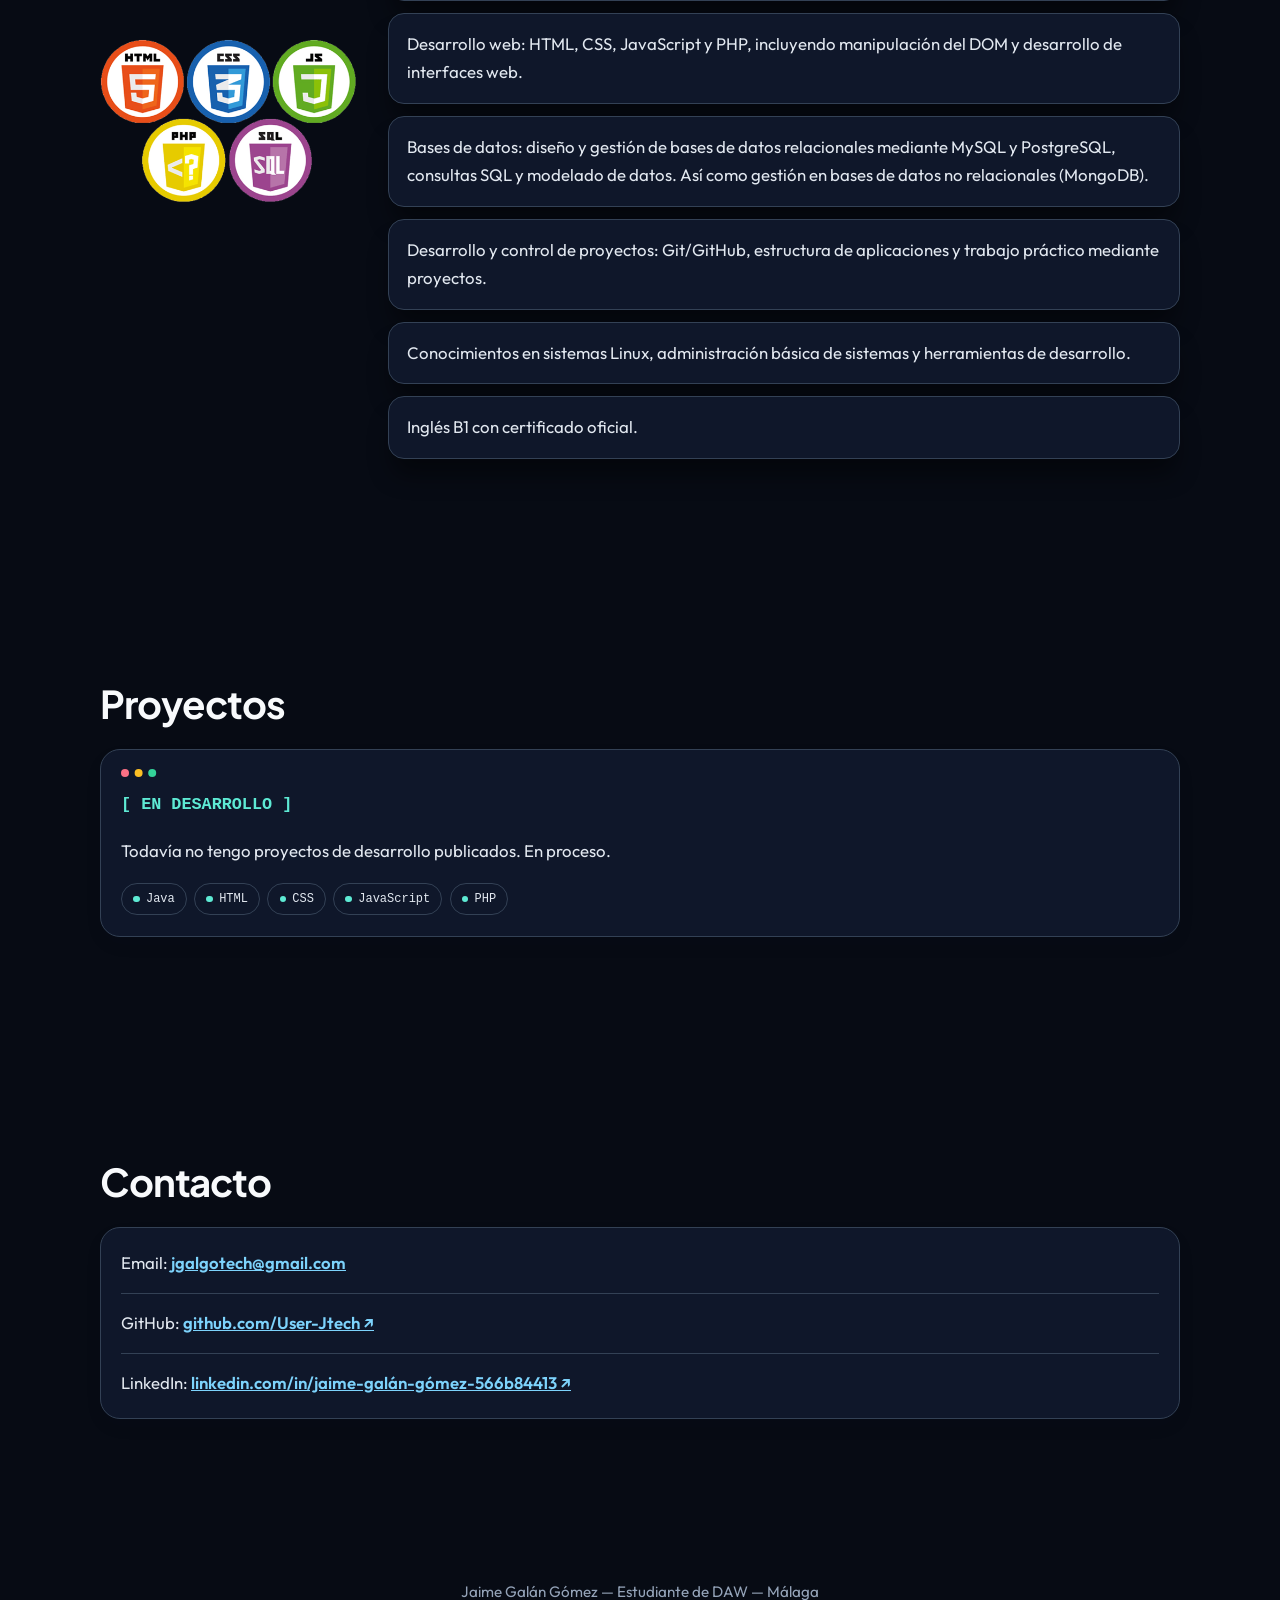
==== commit d9dd0038: "Actualización 1.1" ====
--- a/index.html
+++ b/index.html
@@ -6,7 +6,7 @@
   <title data-en="Jaime Galán Gómez — DAW Portfolio">Jaime Galán Gómez — Portafolio DAW</title>
   <link rel="preconnect" href="https://fonts.googleapis.com">
   <link rel="preconnect" href="https://fonts.gstatic.com" crossorigin>
-  <link href="https://fonts.googleapis.com/css2?family=Outfit:wght@400;500;600;700&display=swap" rel="stylesheet">
+  <link href="https://fonts.googleapis.com/css2?family=Outfit:wght@400;500;600&family=Plus+Jakarta+Sans:ital,wght@0,500;0,600;0,700;1,500&display=swap" rel="stylesheet">
   <link rel="stylesheet" href="css/styles.css">
   <script>
     if (localStorage.getItem("tema") !== "dia") {
@@ -15,36 +15,37 @@
   </script>
 </head>
 <body>
-  <header>
+  <header class="isla">
     <a class="github" href="https://github.com/User-Jtech" target="_blank" rel="noopener noreferrer" aria-label="GitHub">
       <svg viewBox="0 0 16 16" aria-hidden="true">
         <path fill="currentColor" d="M8 0C3.58 0 0 3.58 0 8c0 3.54 2.29 6.53 5.47 7.59.4.07.55-.17.55-.38 0-.19-.01-.82-.01-1.49-2.01.37-2.53-.49-2.69-.94-.09-.23-.48-.94-.82-1.13-.28-.15-.68-.52-.01-.53.63-.01 1.08.58 1.23.82.72 1.21 1.87.87 2.33.66.07-.52.28-.87.51-1.07-1.78-.2-3.64-.89-3.64-3.95 0-.87.31-1.59.82-2.15-.08-.2-.36-1.02.08-2.12 0 0 .67-.21 2.2.82.64-.18 1.32-.27 2-.27.68 0 1.36.09 2 .27 1.53-1.04 2.2-.82 2.2-.82.44 1.1.16 1.92.08 2.12.51.56.82 1.27.82 2.15 0 3.07-1.87 3.75-3.65 3.95.29.25.54.73.54 1.48 0 1.07-.01 1.93-.01 2.2 0 .21.15.46.55.38A8.013 8.013 0 0 0 16 8c0-4.42-3.58-8-8-8z"></path>
       </svg>
     </a>
-    <div class="menu">
-      <nav>
-        <a href="#sobre-mi" data-en="About me">Sobre mí</a>
-        <a href="#conocimientos" data-en="Skills">Conocimientos</a>
-        <a href="#proyectos" data-en="Projects">Proyectos</a>
-        <a href="#contacto" data-en="Contact">Contacto</a>
-      </nav>
-      <div class="ajustes">
-        <button type="button" id="btn-idioma">EN</button>
-        <button type="button" id="btn-tema">Día</button>
-      </div>
+    <nav>
+      <a href="#sobre-mi" data-en="About me">Sobre mí</a>
+      <a href="#conocimientos" data-en="Skills">Conocimientos</a>
+      <a href="#proyectos" data-en="Projects">Proyectos</a>
+      <a href="#contacto" data-en="Contact">Contacto</a>
+    </nav>
+    <div class="ajustes">
+      <button type="button" id="btn-idioma">EN</button>
+      <button type="button" id="btn-tema">Día</button>
     </div>
   </header>
 
-  <div class="portada">
-    <section id="nombre">
-      <div class="nombre-texto">
-        <h1>JAIME<br>GALÁN<br>GÓMEZ</h1>
-        <p data-en="Student of Web Application Development">
-          Alumno de Desarrollo de Aplicaciones Web
-        </p>
+  <section id="nombre">
+    <div class="nombre-texto">
+      <p class="disponible">
+        <span class="punto" aria-hidden="true"></span>
+        <span data-en="Available for job opportunities">Disponible para oportunidades laborales</span>
+      </p>
+      <h1>JAIME<br><em>GALÁN</em><br>GÓMEZ</h1>
+      <div class="terminal">
+        <div class="terminal-puntos" aria-hidden="true"></div>
+        <p data-en="Student of Web Application Development">Alumno de Desarrollo de Aplicaciones Web</p>
       </div>
-    </section>
-  </div>
+    </div>
+  </section>
 
   <main>
     <section id="sobre-mi">
@@ -62,44 +63,55 @@
     </section>
 
     <section id="conocimientos">
-      <img class="logos" src="img/Logos.png" alt="Logos">
-      <div>
-      <h2 data-en="Skills">Conocimientos</h2>
-      <ul class="tecnologias">
-        <li>Java</li>
-        <li>HTML</li>
-        <li>CSS</li>
-        <li>JavaScript</li>
-        <li>PHP</li>
-        <li>MySQL</li>
-        <li>PostgreSQL</li>
-        <li>MongoDB</li>
-        <li>Git</li>
-        <li data-en="English B1">Inglés B1</li>
-      </ul>
-      <ul class="lista">
-        <li data-en="Programming: Java and object-oriented programming fundamentals.">Programación: Java y fundamentos de programación orientada a objetos.</li>
-        <li data-en="Web development: HTML, CSS, JavaScript and PHP, including DOM manipulation and web interface development.">Desarrollo web: HTML, CSS, JavaScript y PHP, incluyendo manipulación del DOM y desarrollo de interfaces web.</li>
-        <li data-en="Databases: design and management of relational databases with MySQL and PostgreSQL, SQL queries and data modeling. Also management of non-relational databases (MongoDB).">Bases de datos: diseño y gestión de bases de datos relacionales mediante MySQL y PostgreSQL, consultas SQL y modelado de datos. Así como gestión en bases de datos no relacionales (MongoDB).</li>
-        <li data-en="Project development and control: Git/GitHub, application structure and practical work through projects.">Desarrollo y control de proyectos: Git/GitHub, estructura de aplicaciones y trabajo práctico mediante proyectos.</li>
-        <li data-en="Linux systems, basic system administration and development tools.">Conocimientos en sistemas Linux, administración básica de sistemas y herramientas de desarrollo.</li>
-        <li data-en="English B1 with an official certificate.">Inglés B1 con certificado oficial.</li>
-      </ul>
+      <div class="bloque">
+        <img class="logos" src="img/Logos.png" alt="Logos">
+        <div>
+          <h2 data-en="Skills">Conocimientos</h2>
+          <ul class="tecnologias">
+            <li>Java</li>
+            <li>HTML</li>
+            <li>CSS</li>
+            <li>JavaScript</li>
+            <li>PHP</li>
+            <li>MySQL</li>
+            <li>PostgreSQL</li>
+            <li>MongoDB</li>
+            <li>Git</li>
+            <li data-en="English B1">Inglés B1</li>
+          </ul>
+          <ul class="lista">
+            <li data-en="Programming: Java and object-oriented programming fundamentals.">Programación: Java y fundamentos de programación orientada a objetos.</li>
+            <li data-en="Web development: HTML, CSS, JavaScript and PHP, including DOM manipulation and web interface development.">Desarrollo web: HTML, CSS, JavaScript y PHP, incluyendo manipulación del DOM y desarrollo de interfaces web.</li>
+            <li data-en="Databases: design and management of relational databases with MySQL and PostgreSQL, SQL queries and data modeling. Also management of non-relational databases (MongoDB).">Bases de datos: diseño y gestión de bases de datos relacionales mediante MySQL y PostgreSQL, consultas SQL y modelado de datos. Así como gestión en bases de datos no relacionales (MongoDB).</li>
+            <li data-en="Project development and control: Git/GitHub, application structure and practical work through projects.">Desarrollo y control de proyectos: Git/GitHub, estructura de aplicaciones y trabajo práctico mediante proyectos.</li>
+            <li data-en="Linux systems, basic system administration and development tools.">Conocimientos en sistemas Linux, administración básica de sistemas y herramientas de desarrollo.</li>
+            <li data-en="English B1 with an official certificate.">Inglés B1 con certificado oficial.</li>
+          </ul>
+        </div>
       </div>
     </section>
 
     <section id="proyectos">
       <h2 data-en="Projects">Proyectos</h2>
-      <div class="tarjeta">
+      <article class="tarjeta">
+        <div class="tarjeta-barra" aria-hidden="true"></div>
+        <p class="estado" data-en="[ IN PROGRESS ]">[ EN DESARROLLO ]</p>
         <p data-en="I don't have any published development projects yet. In progress.">
           Todavía no tengo proyectos de desarrollo publicados. En proceso.
         </p>
-      </div>
+        <ul class="tecnologias">
+          <li>Java</li>
+          <li>HTML</li>
+          <li>CSS</li>
+          <li>JavaScript</li>
+          <li>PHP</li>
+        </ul>
+      </article>
     </section>
 
     <section id="contacto">
       <h2 data-en="Contact">Contacto</h2>
-      <ul class="tarjeta lista">
+      <ul class="tarjeta-contacto">
         <li><span data-en="Email:">Email:</span> <a href="mailto:jgalgotech@gmail.com">jgalgotech@gmail.com</a></li>
         <li>
           <span data-en="GitHub:">GitHub:</span>
--- a/css/styles.css
+++ b/css/styles.css
@@ -2,25 +2,24 @@
   box-sizing: border-box;
 }
 
-/* Día. La noche cambia estos mismos nombres en html.modo-noche. */
+/* Día. La noche cambia los mismos nombres más abajo. */
 :root {
   scroll-behavior: smooth;
-  --fondo: #dce9e4;
-  --fondo-suave: #e3f0eb;
-  --vidrio: rgba(16, 40, 50, 0.78);
-  --pastilla: rgba(255, 255, 255, 0.72);
-  --texto: #1c2430;
-  --titulo: #0b6e6a;
-  --acento: #1aa88a;
-  --barra: #102832;
-  --texto-barra: #ffffff;
-  --menu: #d6e4f0;
+  --fondo: #e3e8ee;
+  --texto: #0f172a;
+  --titulo: #0f172a;
+  --acento: #0f766e;
   --enlace: #0f6e86;
-  --pie: #5c6b7a;
-  --discreto: rgba(255, 255, 255, 0.68);
-  --tarjeta: rgba(255, 255, 255, 0.82);
-  --borde: rgba(11, 110, 106, 0.18);
-  --sombra-tarjeta: 0 12px 28px rgba(16, 40, 50, 0.08);
+  --pie: #64748b;
+  --isla: rgba(255, 255, 255, 0.85);
+  --isla-texto: #0f172a;
+  --isla-borde: rgba(0, 0, 0, 0.08);
+  --isla-sombra: 0 12px 32px rgba(15, 23, 42, 0.12);
+  --bloque: #ffffff;
+  --bloque-texto: #0f172a;
+  --tarjeta: #ffffff;
+  --color-border: #c5d0dc;
+  --sombra-tarjeta: 0 1px 2px rgba(15, 23, 42, 0.06), 0 16px 36px rgba(15, 23, 42, 0.12);
   --foto-nombre: url("../img/Fondo_dia.png?v=2");
   --foto-yo: url("../img/Yo_dia.png?v=2");
   --sombra-foto: -8px 8px 12px rgba(24, 23, 23, 0.72);
@@ -29,22 +28,21 @@
 }
 
 html.modo-noche {
-  --fondo: #141b20;
-  --fondo-suave: #1c272e;
-  --vidrio: rgba(10, 15, 20, 0.78);
-  --pastilla: rgba(10, 15, 20, 0.45);
-  --texto: #e6edf3;
-  --titulo: #f0c36a;
-  --acento: #7ddec8;
-  --barra: #0a0f14;
-  --texto-barra: #e6edf3;
-  --menu: #b7c6d4;
-  --enlace: #9ec5e4;
-  --pie: #9aa8b5;
-  --discreto: rgba(230, 237, 243, 0.62);
-  --tarjeta: rgba(255, 255, 255, 0.05);
-  --borde: rgba(240, 195, 106, 0.28);
-  --sombra-tarjeta: 0 12px 28px rgba(0, 0, 0, 0.28);
+  --fondo: #070b14;
+  --texto: #e2e8f0;
+  --titulo: #f8fafc;
+  --acento: #5eead4;
+  --enlace: #7dd3fc;
+  --pie: #94a3b8;
+  --isla: rgba(15, 23, 42, 0.82);
+  --isla-texto: #f8fafc;
+  --isla-borde: rgba(255, 255, 255, 0.12);
+  --isla-sombra: 0 12px 32px rgba(0, 0, 0, 0.35);
+  --bloque: #1e293b;
+  --bloque-texto: #f8fafc;
+  --tarjeta: #0f172a;
+  --color-border: #334155;
+  --sombra-tarjeta: 0 20px 25px -5px rgba(0, 0, 0, 0.45);
   --foto-nombre: url("../img/Fondo_noche.png?v=2");
   --foto-yo: url("../img/Yo_noche.png?v=2");
   --sombra-foto: -8px 8px 12px rgba(8, 8, 8, 0.9);
@@ -56,116 +54,97 @@
   margin: 0;
   font-family: "Outfit", "Segoe UI", system-ui, sans-serif;
   font-size: 1.05rem;
-  font-weight: 400;
-  line-height: 1.65;
+  line-height: 1.7;
   color: var(--texto);
-  background: linear-gradient(180deg, var(--fondo-suave), var(--fondo) 18rem);
+  background: var(--fondo);
   overflow-wrap: break-word;
 }
 
-header {
+/* Isla flotante, no una barra de lado a lado. */
+.isla {
   position: fixed;
-  top: 0;
-  left: 0;
-  right: 0;
+  top: 1rem;
+  left: 50%;
   z-index: 20;
-  background: var(--vidrio);
-  color: var(--texto-barra);
-  padding: 0.9rem 1.25rem;
-  backdrop-filter: blur(14px);
+  display: flex;
+  flex-wrap: wrap;
+  align-items: center;
+  justify-content: center;
+  gap: 0.75rem 1.25rem;
+  width: max-content;
+  max-width: calc(100% - 1.5rem);
+  margin: 0;
+  padding: 0.55rem 0.7rem 0.55rem 0.9rem;
+  border: 1px solid var(--isla-borde);
+  border-radius: 9999px;
+  background: var(--isla);
+  color: var(--isla-texto);
+  box-shadow: var(--isla-sombra);
+  transform: translateX(-50%);
+  backdrop-filter: blur(12px);
 }
 
 .github {
   display: inline-flex;
-  margin: 0 0 0.75rem;
-  color: var(--menu);
+  color: var(--isla-texto);
 }
 
 .github svg {
-  width: 1.35rem;
-  height: 1.35rem;
+  width: 1.15rem;
+  height: 1.15rem;
   display: block;
 }
 
-.github:hover,
-.github:focus-visible {
-  color: var(--texto-barra);
-}
-
-.menu {
+nav {
   display: flex;
   flex-wrap: wrap;
-  align-items: center;
-  gap: 0.75rem 1.25rem;
-}
-
-nav {
-  display: flex;
-  flex-wrap: wrap;
-  gap: 0.75rem 1.85rem;
+  justify-content: center;
+  gap: 0.35rem 1.1rem;
 }
 
 nav a {
-  color: var(--menu);
-  font-weight: 500;
+  color: var(--isla-texto);
+  font-family: "Plus Jakarta Sans", "Outfit", sans-serif;
+  font-size: 0.92rem;
+  font-weight: 600;
   text-decoration: none;
-  border-bottom: 1px solid transparent;
+  transition: color 0.2s ease;
 }
 
 nav a:hover {
-  color: var(--texto-barra);
-  border-bottom-color: var(--acento);
+  color: var(--acento);
 }
 
 .ajustes {
   display: flex;
-  align-items: center;
-  gap: 0.55rem;
-  margin-left: auto;
+  gap: 0.35rem;
 }
 
 .ajustes button {
+  border: 1px solid var(--isla-borde);
+  border-radius: 9999px;
   background: transparent;
-  border: 1px solid rgba(255, 255, 255, 0.22);
-  border-radius: 999px;
-  padding: 0.2rem 0.7rem;
-  color: var(--discreto);
+  padding: 0.2rem 0.65rem;
+  color: var(--isla-texto);
   font: inherit;
-  font-size: 0.8rem;
-  font-weight: 500;
+  font-size: 0.75rem;
+  font-weight: 600;
   cursor: pointer;
 }
 
-.ajustes button:hover,
-.ajustes button:focus-visible {
-  color: var(--texto-barra);
-  border-color: var(--texto-barra);
-}
-
-.ajustes button:focus-visible {
-  outline: 1px solid var(--discreto);
-  outline-offset: 3px;
-}
-
-main {
-  max-width: 760px;
-  margin: 0 auto;
-  padding: 8rem 1.25rem 2.5rem;
-  counter-reset: seccion;
-}
-
-/* La portada ocupa la primera pantalla: barra arriba y el nombre el resto. */
-.portada {
+.ajustes button:hover {
+  color: var(--acento);
+}
+
+/* Portada */
+#nombre {
+  position: relative;
+  display: flex;
+  align-items: center;
+  justify-content: center;
   min-height: 100vh;
   min-height: 100dvh;
-  display: flex;
-  flex-direction: column;
-}
-
-#nombre {
-  position: relative;
-  flex: 1;
-  padding: 8.5rem max(1.25rem, calc((100% - 760px) / 2 + 1.25rem)) 2rem;
+  padding: 8rem 1.25rem 4rem;
 }
 
 #nombre::before {
@@ -176,325 +155,314 @@
   background-repeat: no-repeat;
   background-position: center;
   background-size: cover;
-  -webkit-mask-image: linear-gradient(to bottom, #000 92%, transparent 100%);
-  mask-image: linear-gradient(to bottom, #000 92%, transparent 100%);
+  -webkit-mask-image: linear-gradient(to bottom, #000 78%, transparent 100%);
+  mask-image: linear-gradient(to bottom, #000 78%, transparent 100%);
   pointer-events: none;
 }
 
 .nombre-texto {
+  position: relative;
   display: flex;
   flex-direction: column;
   align-items: center;
-  width: 100%;
-}
-
-#nombre h1,
-#nombre p {
-  position: relative;
+  width: min(52rem, 100%);
+}
+
+.disponible {
+  display: flex;
+  align-items: center;
+  gap: 0.5rem;
+  margin: 0 0 1.25rem;
+  padding: 0.35rem 0.8rem;
+  border: 1px solid var(--color-border);
+  border-radius: 9999px;
+  background: var(--tarjeta);
+  font-size: 0.82rem;
+  font-weight: 600;
+}
+
+.punto {
+  width: 0.55rem;
+  height: 0.55rem;
+  border-radius: 50%;
+  background: #22c55e;
+  box-shadow: 0 0 0 0 rgba(34, 197, 94, 0.7);
+  animation: pulso 1.6s ease infinite;
+}
+
+@keyframes pulso {
+  50% {
+    opacity: 0.35;
+  }
+}
+
+@media (prefers-reduced-motion: reduce) {
+  .punto {
+    animation: none;
+  }
 }
 
 #nombre h1 {
-  width: max-content;
-  max-width: 100%;
-  margin: 0 0 0.75rem;
+  margin: 0;
+  color: var(--color-nombre);
+  font-family: "Plus Jakarta Sans", "Outfit", sans-serif;
+  font-size: clamp(3.4rem, 8vw, 6.5rem);
+  font-weight: 700;
+  line-height: 0.95;
+  letter-spacing: -0.045em;
   text-align: center;
-  font-size: 5rem;
+  text-shadow: var(--sombra-nombre);
+}
+
+#nombre h1 em {
+  font-style: italic;
+  font-weight: 500;
+}
+
+.terminal {
+  width: min(34rem, 100%);
+  margin-top: 1.75rem;
+  padding: 0.85rem 1rem 1rem;
+  border-radius: 0.9rem;
+  background: #0b1220;
+  color: #d1fae5;
+  box-shadow: 0 18px 40px rgba(0, 0, 0, 0.28);
+}
+
+.terminal-puntos {
+  width: 0.5rem;
+  height: 0.5rem;
+  margin-bottom: 0.75rem;
+  border-radius: 50%;
+  background: #fb7185;
+  box-shadow: 0.85rem 0 0 #fbbf24, 1.7rem 0 0 #34d399;
+}
+
+.terminal p {
+  margin: 0;
+  font-family: Consolas, "Courier New", monospace;
+  font-size: 0.95rem;
+  line-height: 1.5;
+}
+
+.terminal p::before {
+  content: "~/daw $ ";
+  color: #67e8f9;
+}
+
+main {
+  width: min(1080px, calc(100% - 2rem));
+  margin: 0 auto;
+  padding-bottom: 2rem;
+}
+
+main section {
+  padding: 7rem 0;
+}
+
+main h2 {
+  margin: 0 0 1.5rem;
+  color: var(--titulo);
+  font-family: "Plus Jakarta Sans", "Outfit", sans-serif;
+  font-size: clamp(1.8rem, 3vw, 2.4rem);
   font-weight: 700;
-  line-height: 1.05;
   letter-spacing: -0.03em;
-  color: var(--color-nombre);
-  text-shadow: var(--sombra-nombre);
-}
-
-#nombre p {
-  max-width: 100%;
-  margin: 0;
-  padding: 0.35rem 0.95rem;
-  border-radius: 999px;
-  background: var(--pastilla);
-  font-size: 1.15rem;
-  font-weight: 500;
-  line-height: 1.35;
-  text-align: center;
-  text-shadow: none;
-}
-
-/* Número delante de cada título: 01, 02, 03, 04. */
-main section {
-  counter-increment: seccion;
-}
-
-main h2 {
-  display: flex;
-  align-items: center;
-  gap: 0.7rem;
-  margin: 0 0 1rem;
-  font-size: 1.6rem;
-  font-weight: 600;
-  line-height: 1.2;
-  color: var(--titulo);
-}
-
-main h2::before {
-  content: counter(seccion, decimal-leading-zero);
-  color: var(--acento);
-  font-size: 0.85rem;
-  font-weight: 600;
-  letter-spacing: 0.06em;
-}
-
-/* Sección: sobre mí */
+  line-height: 1.1;
+}
+
+/* Sobre mí: claro de día y oscuro de noche, igual que el resto de tarjetas. */
 #sobre-mi {
   display: grid;
-  gap: 1.5rem;
-  justify-items: start;
-  margin-bottom: 8rem;
+  grid-template-columns: 1.3fr 0.7fr;
+  gap: 2rem;
+  align-items: center;
+  margin-top: 2rem;
+  padding: 2.5rem;
+  border: 1px solid var(--color-border);
+  border-radius: 1.75rem;
+  background: var(--bloque);
+  color: var(--bloque-texto);
+  box-shadow: var(--sombra-tarjeta);
+}
+
+#sobre-mi h2,
+#sobre-mi p,
+#sobre-mi strong {
+  color: var(--bloque-texto);
+}
+
+#sobre-mi p {
+  margin: 0;
+  max-width: 38rem;
+  font-size: 1.05rem;
 }
 
 .foto-yo {
-  width: min(18rem, 78%);
-  aspect-ratio: 1438 / 512;
-  margin-left: auto;
-  margin-right: -1.25rem;
-  border-radius: 3.5rem 0 0 3.5rem;
-  box-shadow: var(--sombra-foto);
+  min-height: 16rem;
+  height: 100%;
+  border-radius: 1.25rem;
   background-image: var(--foto-yo);
   background-repeat: no-repeat;
   background-position: center;
   background-size: cover;
-}
-
-.sobre-mi-texto {
-  margin-left: -0.75rem;
-  padding: 1.2rem 1.3rem 1.3rem;
-  border: 1px solid var(--borde);
-  border-radius: 1.15rem;
-  background: var(--tarjeta);
-  box-shadow: var(--sombra-tarjeta);
-}
-
-#sobre-mi p {
-  margin: 0;
-  max-width: 30rem;
-  font-size: 1.05rem;
-}
-
-/* Sección: conocimientos */
-#conocimientos {
-  margin-bottom: 8rem;
+  box-shadow: var(--sombra-foto);
+}
+
+#conocimientos .bloque {
+  display: grid;
+  grid-template-columns: 16rem 1fr;
+  gap: 2rem;
+  align-items: center;
 }
 
 .logos {
-  display: block;
-  width: min(28rem, 100%);
+  width: 100%;
   height: auto;
-  margin-bottom: 1.25rem;
 }
 
 .tecnologias {
   display: flex;
   flex-wrap: wrap;
-  gap: 0.5rem;
-  margin: 0 0 1.15rem;
+  gap: 0.45rem;
+  margin: 0 0 1.25rem;
   padding: 0;
   list-style: none;
 }
 
 .tecnologias li {
-  padding: 0.28rem 0.75rem;
-  border: 1px solid var(--borde);
-  border-radius: 999px;
+  display: inline-flex;
+  align-items: center;
+  gap: 0.4rem;
+  padding: 0.28rem 0.7rem;
+  border: 1px solid var(--color-border);
+  border-radius: 9999px;
   background: var(--tarjeta);
-  font-size: 0.86rem;
-  font-weight: 500;
-  line-height: 1.3;
+  font-family: Consolas, "Courier New", monospace;
+  font-size: 0.75rem;
 }
 
 .tecnologias li::before {
   content: "";
-  display: inline-block;
   width: 0.4rem;
   height: 0.4rem;
-  margin-right: 0.4rem;
   border-radius: 50%;
   background: var(--acento);
-  vertical-align: 0.05rem;
 }
 
 .lista {
+  display: grid;
+  gap: 0.75rem;
   margin: 0;
   padding: 0;
   list-style: none;
 }
 
-#conocimientos .lista {
-  display: grid;
-  gap: 0.75rem;
-}
-
-#conocimientos .lista li {
-  padding: 0.9rem 1rem 0.9rem 0.95rem;
-  border: 1px solid var(--borde);
-  border-left: 3px solid var(--acento);
+.lista li {
+  padding: 1rem 1.1rem;
+  border: 1px solid var(--color-border);
   border-radius: 1rem;
   background: var(--tarjeta);
   box-shadow: var(--sombra-tarjeta);
-  font-size: 1.02rem;
-}
-
-/* Tarjeta de proyectos y de contacto. */
+}
+
 .tarjeta {
-  border: 1px solid var(--borde);
-  border-radius: 1.15rem;
+  padding: 1.15rem 1.25rem 1.35rem;
+  border: 1px solid var(--color-border);
+  border-radius: 1.25rem;
   background: var(--tarjeta);
+  box-shadow: 0 8px 20px rgba(15, 23, 42, 0.04);
+  transition: transform 0.2s ease, border-color 0.2s ease, box-shadow 0.2s ease;
+}
+
+.tarjeta:hover {
+  border-color: var(--acento);
   box-shadow: var(--sombra-tarjeta);
+  transform: translateY(-6px);
+}
+
+.tarjeta-barra {
+  width: 0.5rem;
+  height: 0.5rem;
+  margin-bottom: 0.9rem;
+  border-radius: 50%;
+  background: #fb7185;
+  box-shadow: 0.85rem 0 0 #fbbf24, 1.7rem 0 0 #34d399;
+}
+
+.estado {
+  margin: 0 0 0.75rem;
+  color: var(--acento);
+  font-family: Consolas, "Courier New", monospace;
+  font-size: 0.82rem;
+  font-weight: 700;
+}
+
+#proyectos p {
+  margin: 0 0 1.1rem;
+  font-size: 1.05rem;
+}
+
+#proyectos .tecnologias {
+  margin: 0;
+}
+
+.tarjeta-contacto {
+  margin: 0;
+  padding: 0.35rem 1.25rem;
+  border: 1px solid var(--color-border);
+  border-radius: 1.25rem;
+  background: var(--tarjeta);
+  box-shadow: 0 8px 20px rgba(15, 23, 42, 0.04);
+  list-style: none;
   transition: transform 0.2s ease, border-color 0.2s ease, box-shadow 0.2s ease;
 }
 
-.tarjeta:hover {
-  transform: translateY(-4px);
+.tarjeta-contacto:hover {
   border-color: var(--acento);
-  box-shadow: 0 16px 32px rgba(16, 40, 50, 0.12);
-}
-
-#proyectos {
-  margin-bottom: 8rem;
-}
-
-#proyectos .tarjeta {
-  position: relative;
-  padding: 2.7rem 1.35rem 1.35rem;
-}
-
-/* Tres puntos, como la barra de una ventana de código. */
-#proyectos .tarjeta::before {
-  content: "";
-  position: absolute;
-  top: 1rem;
-  left: 1.2rem;
-  width: 0.55rem;
-  height: 0.55rem;
-  border-radius: 50%;
-  background: #e07a5f;
-  box-shadow: 0.95rem 0 0 #e6b325, 1.9rem 0 0 #3dbea8;
-}
-
-#proyectos p {
-  margin: 0;
-  font-size: 1.05rem;
-}
-
-#contacto {
-  margin-bottom: 4rem;
-}
-
-#contacto .tarjeta {
-  padding: 0.4rem 1.25rem;
-}
-
-#contacto li + li {
-  border-top: 1px solid var(--borde);
-}
-
-#contacto li {
-  padding: 0.85rem 0;
-  font-size: 1.05rem;
-}
-
-#contacto a {
+  box-shadow: var(--sombra-tarjeta);
+  transform: translateY(-6px);
+}
+
+.tarjeta-contacto li {
+  padding: 0.95rem 0;
+}
+
+.tarjeta-contacto li + li {
+  border-top: 1px solid var(--color-border);
+}
+
+.tarjeta-contacto a {
   color: var(--enlace);
-  font-weight: 500;
+  font-weight: 600;
   overflow-wrap: anywhere;
 }
 
-#contacto a:hover {
-  color: var(--acento);
-}
-
-#contacto a[target="_blank"]::after {
+.tarjeta-contacto a[target="_blank"]::after {
   content: " ↗";
 }
 
 footer {
+  padding: 1rem 1.25rem 2.5rem;
   color: var(--pie);
+  font-size: 0.95rem;
   text-align: center;
-  margin: 0 1.25rem;
-  padding: 1.25rem 0 2.5rem;
-  border-top: 1px solid var(--borde);
-  font-size: 0.95rem;
-  letter-spacing: 0.02em;
 }
 
 footer p {
   margin: 0;
 }
 
-/* En pantallas anchas, GitHub queda a la izquierda y el menú a la derecha. */
-@media (min-width: 720px) {
-  header {
-    display: flex;
-    align-items: center;
-    justify-content: space-between;
-    gap: 1.5rem;
-    padding: 1rem 2rem;
+@media (max-width: 800px) {
+  #sobre-mi,
+  #conocimientos .bloque {
+    grid-template-columns: 1fr;
   }
 
-  .github {
-    margin: 0;
+  #sobre-mi {
+    padding: 1.5rem;
   }
 
-  .menu {
-    flex-wrap: nowrap;
+  .foto-yo {
+    min-height: 12rem;
   }
-
-  main {
-    padding-top: 11rem;
-  }
-
-  #nombre {
-    padding-top: clamp(7rem, 14vh, 9rem);
-  }
-
-  #sobre-mi,
-  #conocimientos,
-  #proyectos {
-    margin-bottom: 11rem;
-  }
-
-  /* El texto a la izquierda. La foto sale del bloque y llega al borde derecho. */
-  #sobre-mi {
-    position: relative;
-    width: min(36rem, calc(100vw - 22rem));
-    margin-left: calc((min(100vw, 760px) - 100vw) / 2 + 4.5rem);
-    display: block;
-  }
-
-  .foto-yo {
-    position: absolute;
-    top: 0;
-    height: 100%;
-    width: calc(100vw - 8.25rem - min(36rem, 100vw - 22rem));
-    margin: 0;
-    aspect-ratio: auto;
-    right: calc(5.75rem + min(36rem, 100vw - 22rem) - 100vw);
-  }
-
-  /* El texto se pega a la derecha y conserva el margen con la ventana. */
-  #conocimientos {
-    display: grid;
-    grid-template-columns: minmax(0, 1fr) min(36rem, 70%) 4.25rem;
-    align-items: center;
-    width: 100vw;
-    margin-left: calc(50% - 50vw);
-  }
-
-  #conocimientos > div {
-    grid-column: 2;
-  }
-
-  .logos {
-    justify-self: center;
-    width: min(28rem, 85%);
-    margin: 0;
-  }
-}
+}
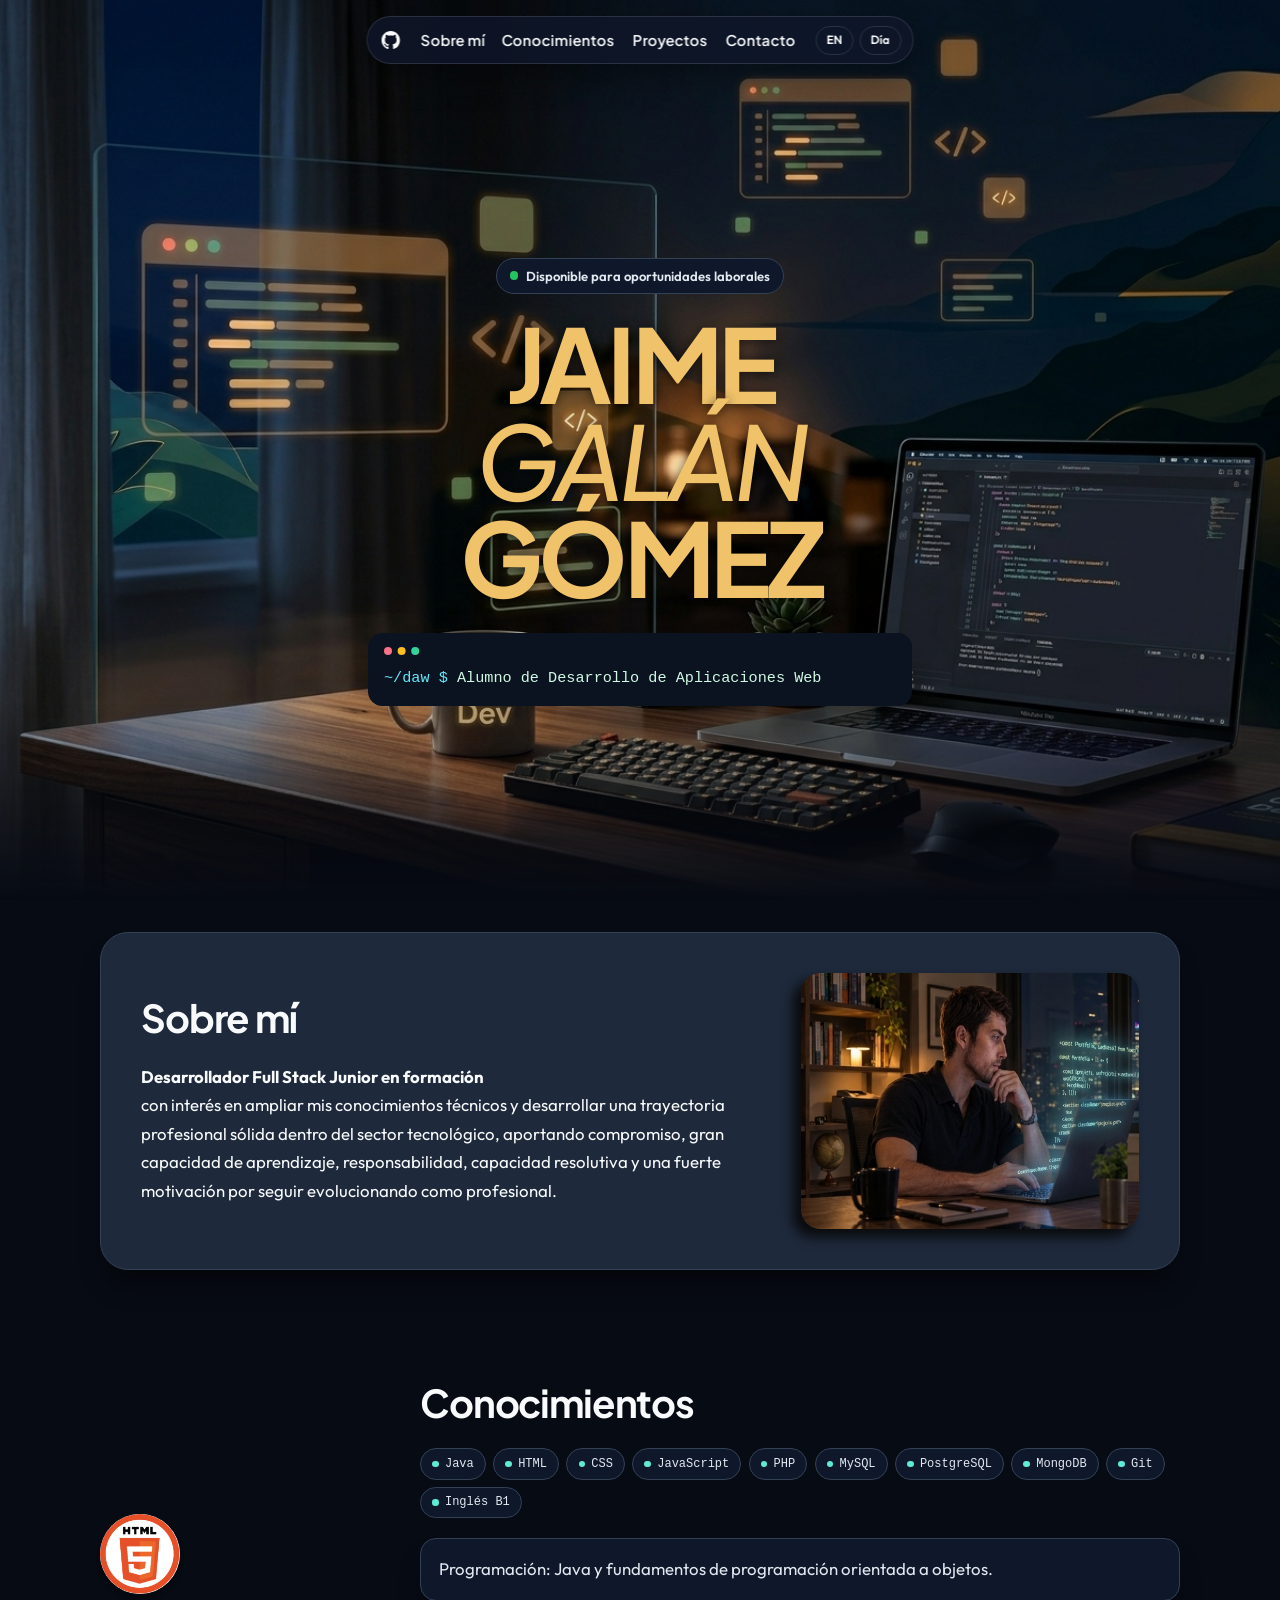
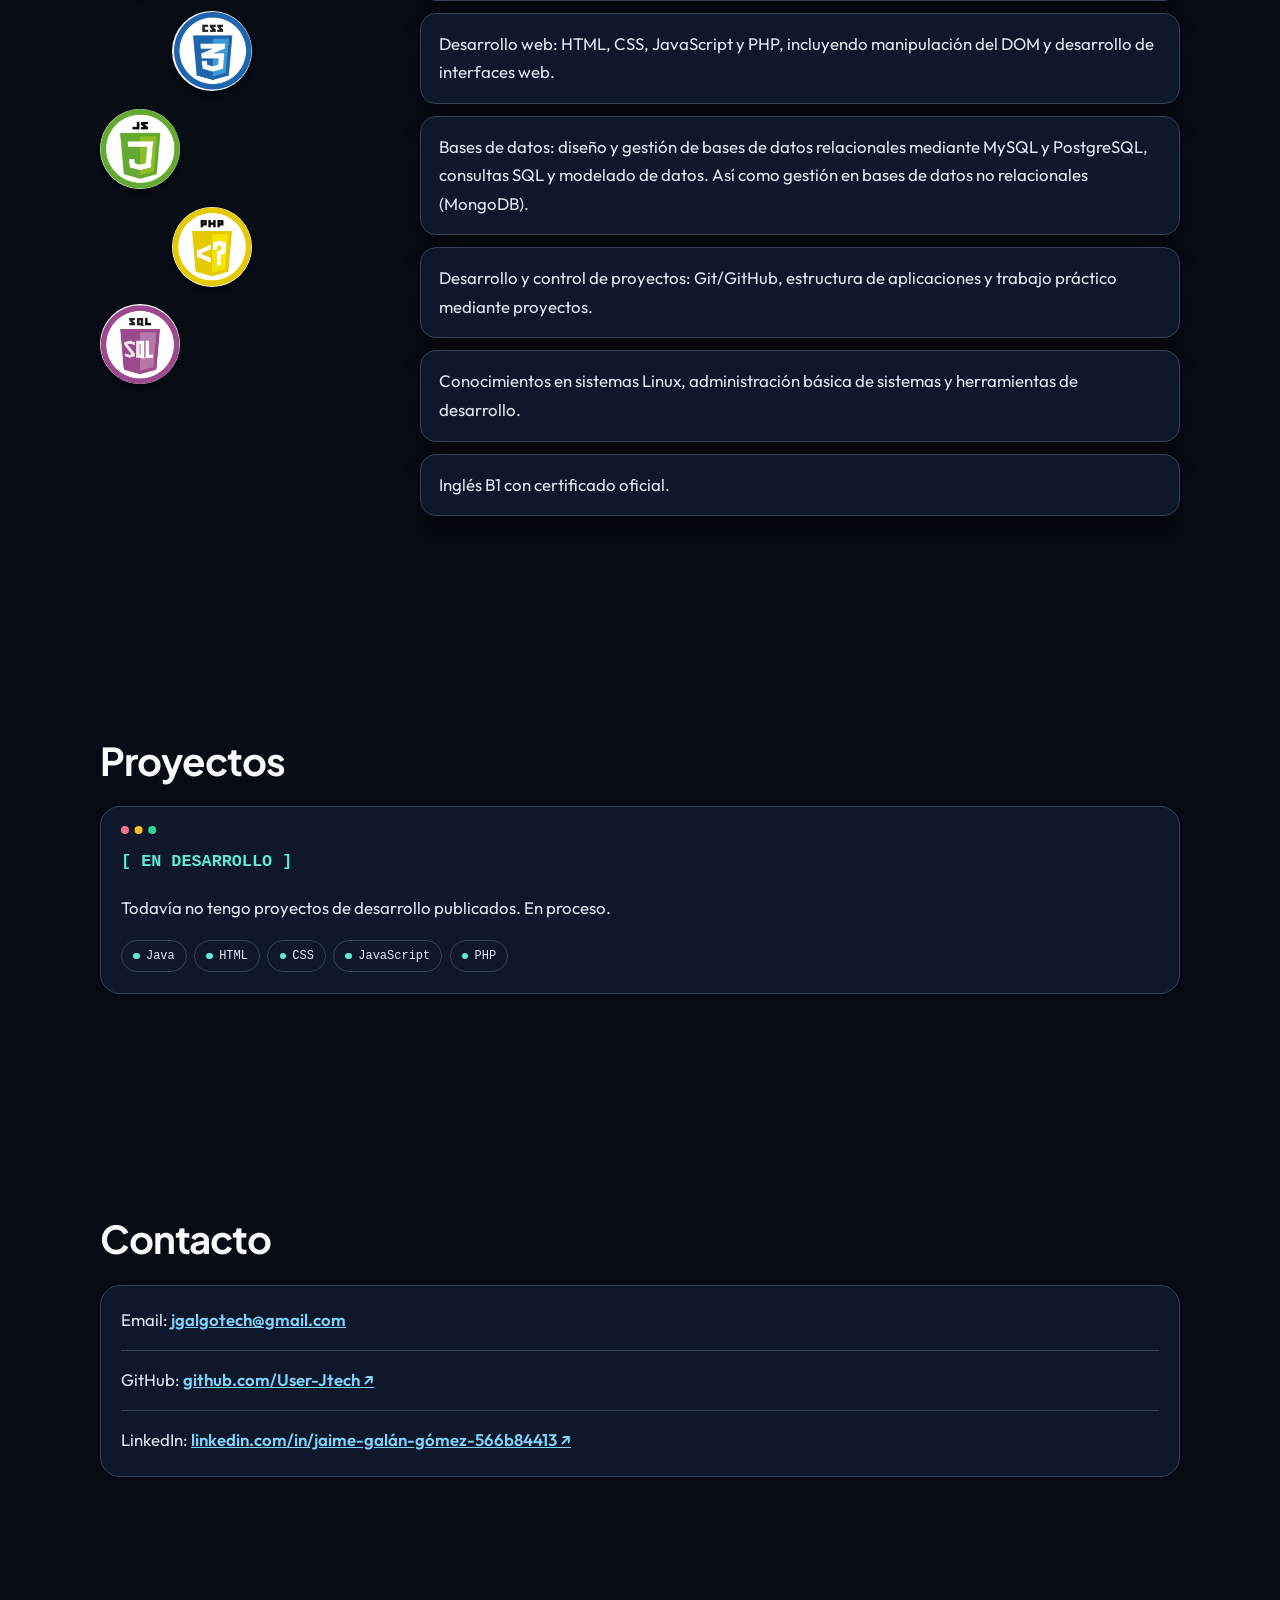
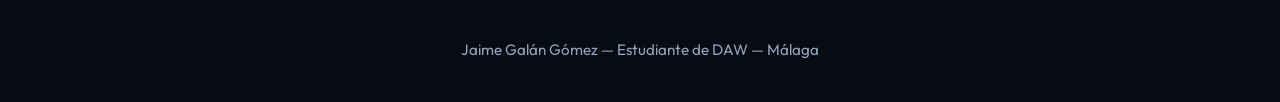
==== commit fae91b75: "Acrualización 1.2 Mejoras en las imagenes de los Logos" ====
--- a/index.html
+++ b/index.html
@@ -64,7 +64,14 @@
 
     <section id="conocimientos">
       <div class="bloque">
-        <img class="logos" src="img/Logos.png" alt="Logos">
+        <img class="logos-juntos" src="img/Logos.png" alt="Logos">
+        <div class="logos">
+          <img src="img/LogoHTML.png" alt="HTML">
+          <img src="img/LogoCSS.png" alt="CSS">
+          <img src="img/LogoJS.png" alt="JavaScript">
+          <img src="img/LogoPHP.png" alt="PHP">
+          <img src="img/LogoSQL.png" alt="SQL">
+        </div>
         <div>
           <h2 data-en="Skills">Conocimientos</h2>
           <ul class="tecnologias">
--- a/css/styles.css
+++ b/css/styles.css
@@ -310,14 +310,36 @@
 
 #conocimientos .bloque {
   display: grid;
-  grid-template-columns: 16rem 1fr;
+  grid-template-columns: 18rem 1fr;
   gap: 2rem;
   align-items: center;
 }
 
+.logos-juntos {
+  display: none;
+  width: min(18rem, 100%);
+  height: auto;
+  margin: 0 auto;
+}
+
 .logos {
-  width: 100%;
-  height: auto;
+  display: flex;
+  flex-direction: column;
+  align-items: flex-start;
+  gap: 1.1rem;
+}
+
+.logos img {
+  width: 5rem;
+  height: 5rem;
+  object-fit: contain;
+  border-radius: 50%;
+  background: #ffffff;
+  box-shadow: 0 6px 5px rgba(0, 0, 0, 0.28);
+}
+
+.logos img:nth-child(even) {
+  margin-left: 4.5rem;
 }
 
 .tecnologias {
@@ -465,4 +487,12 @@
   .foto-yo {
     min-height: 12rem;
   }
-}
+
+  .logos {
+    display: none;
+  }
+
+  .logos-juntos {
+    display: block;
+  }
+}
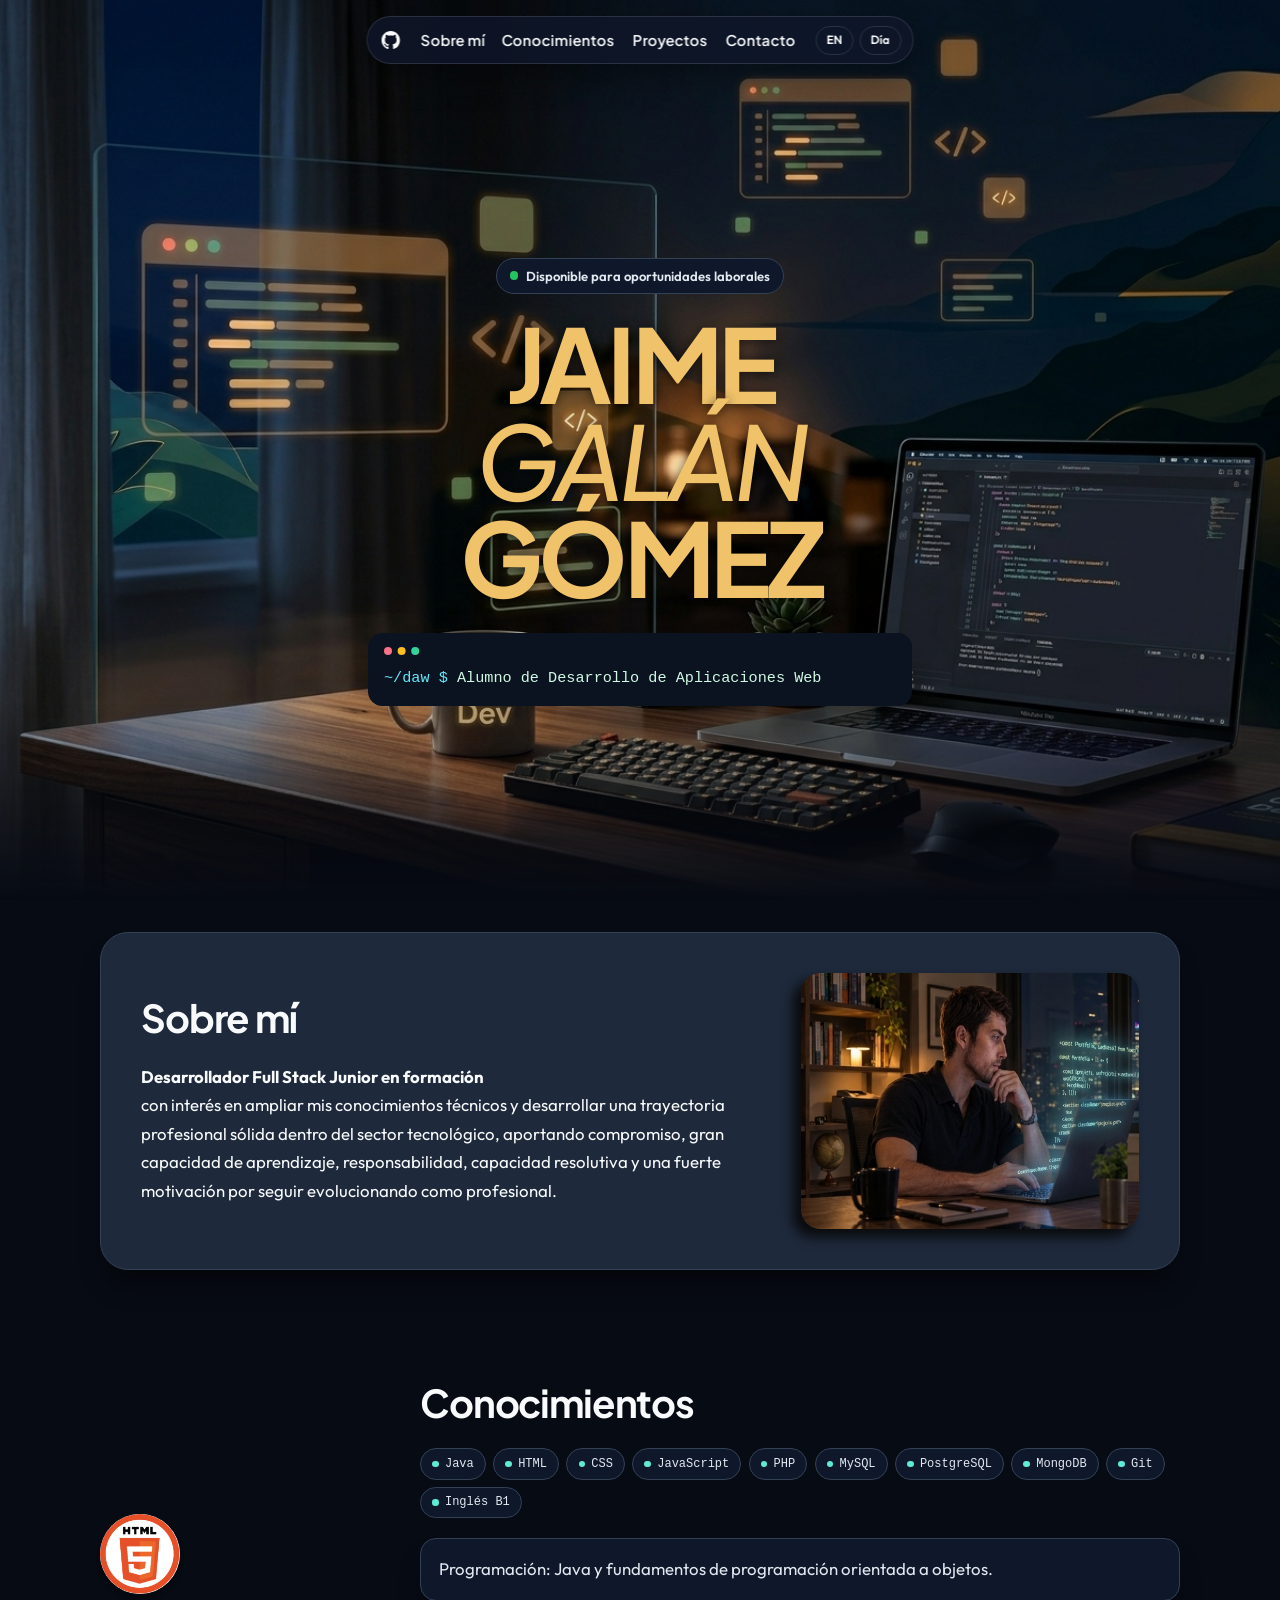
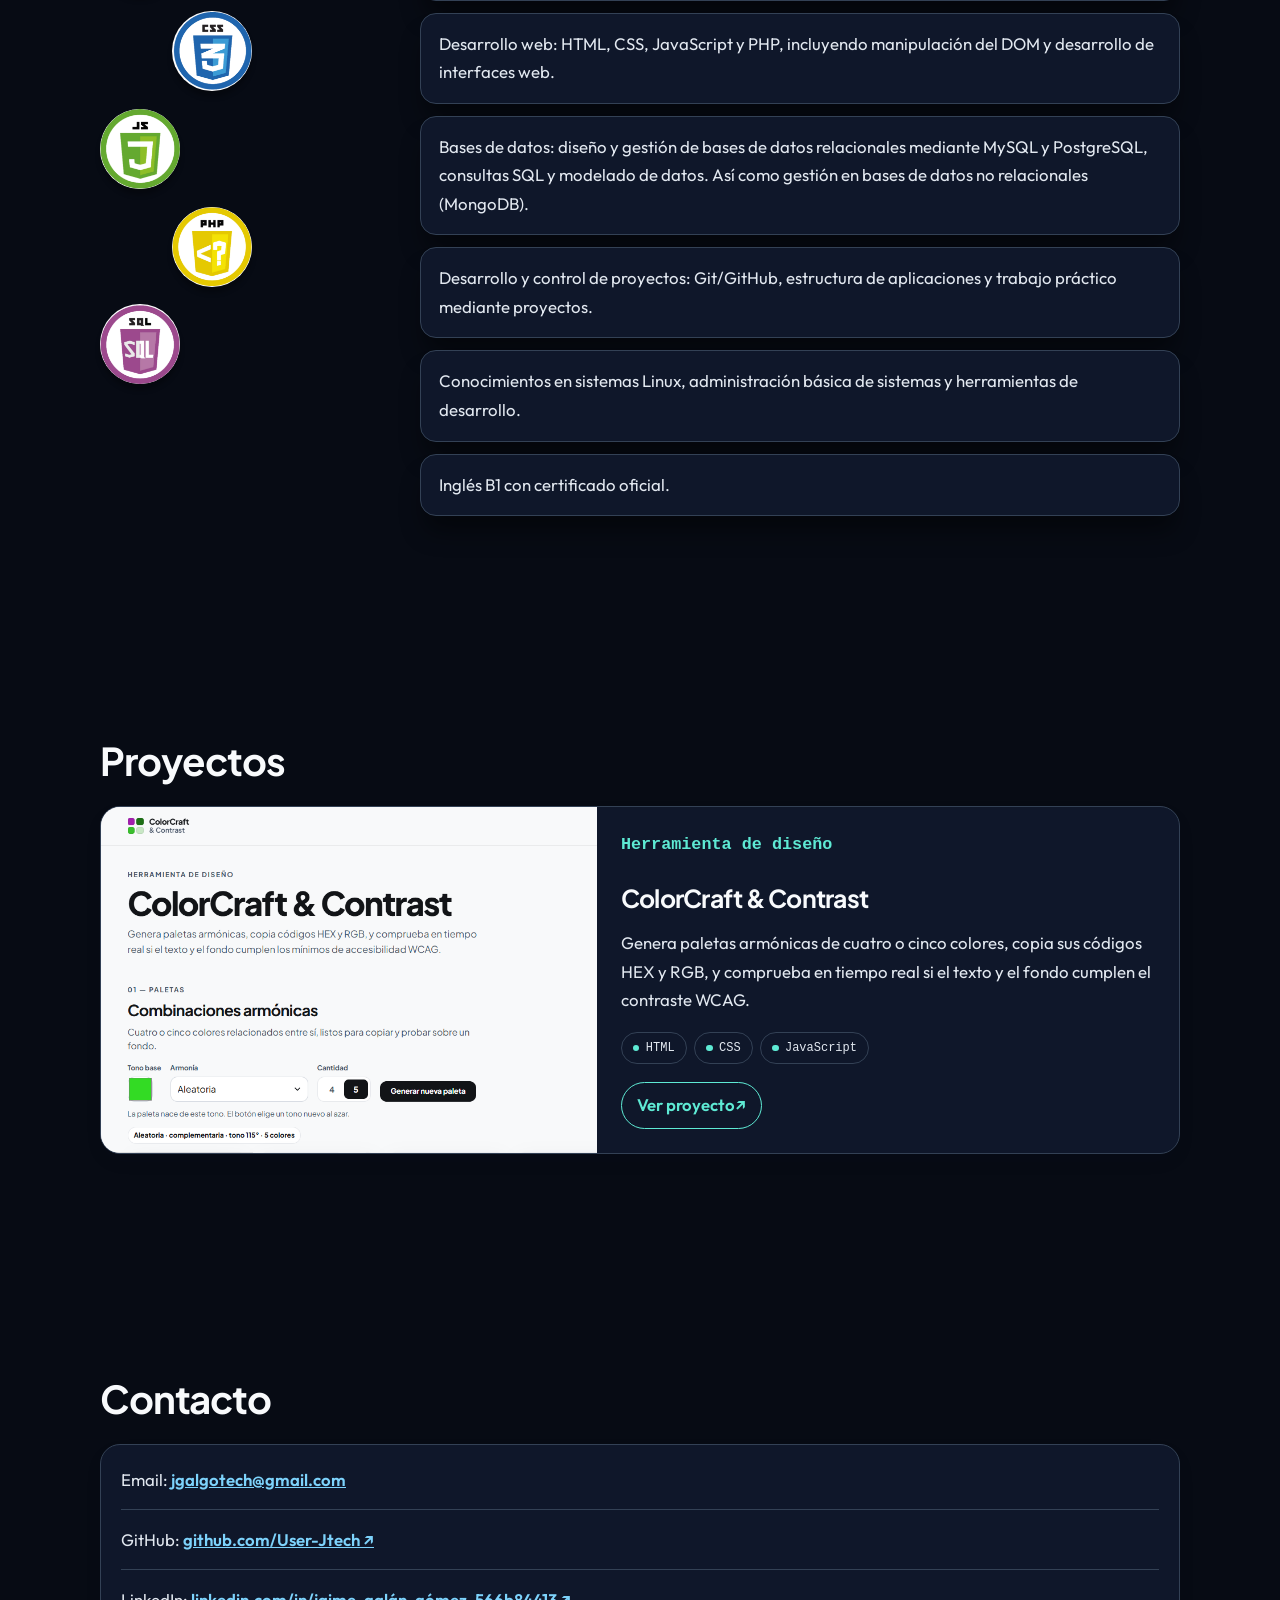
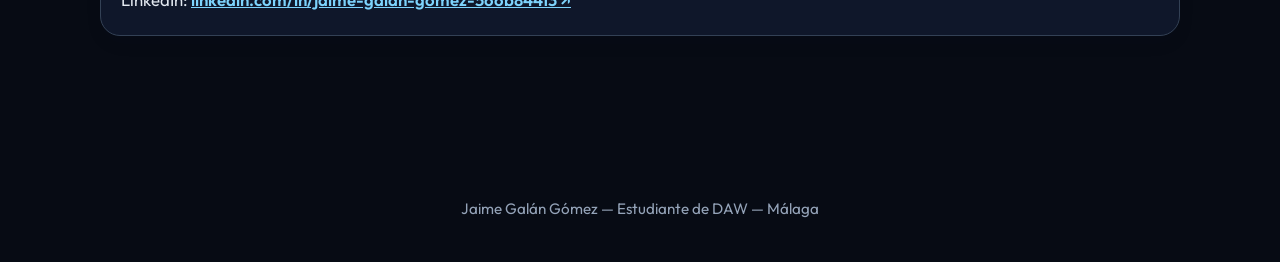
==== commit c7791a7d: "Actualización de proyecto ColorCraft" ====
--- a/index.html
+++ b/index.html
@@ -100,19 +100,23 @@
 
     <section id="proyectos">
       <h2 data-en="Projects">Proyectos</h2>
-      <article class="tarjeta">
-        <div class="tarjeta-barra" aria-hidden="true"></div>
-        <p class="estado" data-en="[ IN PROGRESS ]">[ EN DESARROLLO ]</p>
-        <p data-en="I don't have any published development projects yet. In progress.">
-          Todavía no tengo proyectos de desarrollo publicados. En proceso.
-        </p>
-        <ul class="tecnologias">
-          <li>Java</li>
-          <li>HTML</li>
-          <li>CSS</li>
-          <li>JavaScript</li>
-          <li>PHP</li>
-        </ul>
+      <article class="tarjeta proyecto">
+        <a class="proyecto-miniatura" href="https://user-jtech.github.io/colorcraft-contrast/" target="_blank" rel="noopener noreferrer">
+          <img src="img/ProyectoColorcraft.PNG" alt="Vista de ColorCraft y Contrast">
+        </a>
+        <div class="proyecto-cuerpo">
+          <p class="estado" data-en="Design tool">Herramienta de diseño</p>
+          <h3>ColorCraft &amp; Contrast</h3>
+          <p data-en="It generates harmonic palettes of four or five colors, copies their HEX and RGB codes, and checks in real time whether the text and background meet WCAG contrast.">
+            Genera paletas armónicas de cuatro o cinco colores, copia sus códigos HEX y RGB, y comprueba en tiempo real si el texto y el fondo cumplen el contraste WCAG.
+          </p>
+          <ul class="tecnologias">
+            <li>HTML</li>
+            <li>CSS</li>
+            <li>JavaScript</li>
+          </ul>
+          <a class="proyecto-enlace" href="https://user-jtech.github.io/colorcraft-contrast/" target="_blank" rel="noopener noreferrer" data-en="View project">Ver proyecto</a>
+        </div>
       </article>
     </section>
 
--- a/css/styles.css
+++ b/css/styles.css
@@ -396,6 +396,55 @@
   transition: transform 0.2s ease, border-color 0.2s ease, box-shadow 0.2s ease;
 }
 
+.proyecto {
+  display: grid;
+  grid-template-columns: minmax(16rem, 0.92fr) 1.08fr;
+  padding: 0;
+  overflow: hidden;
+}
+
+.proyecto-miniatura {
+  display: block;
+  height: 100%;
+  min-height: 16rem;
+  background: #eef2f6;
+}
+
+.proyecto-miniatura img {
+  width: 100%;
+  height: 100%;
+  object-fit: cover;
+  object-position: left top;
+}
+
+.proyecto-cuerpo {
+  padding: 1.45rem 1.5rem 1.5rem;
+}
+
+.proyecto h3 {
+  margin: 0 0 0.65rem;
+  color: var(--titulo);
+  font-family: "Plus Jakarta Sans", "Outfit", sans-serif;
+  font-size: 1.55rem;
+  font-weight: 700;
+  letter-spacing: -0.03em;
+}
+
+.proyecto-enlace {
+  display: inline-flex;
+  align-items: center;
+  padding: 0.5rem 0.95rem;
+  border: 1px solid var(--acento);
+  border-radius: 9999px;
+  color: var(--acento);
+  font-weight: 600;
+  text-decoration: none;
+}
+
+.proyecto-enlace::after {
+  content: " ↗";
+}
+
 .tarjeta:hover {
   border-color: var(--acento);
   box-shadow: var(--sombra-tarjeta);
@@ -425,7 +474,7 @@
 }
 
 #proyectos .tecnologias {
-  margin: 0;
+  margin: 0 0 1.15rem;
 }
 
 .tarjeta-contacto {
@@ -488,6 +537,15 @@
     min-height: 12rem;
   }
 
+  .proyecto {
+    grid-template-columns: 1fr;
+  }
+
+  .proyecto-miniatura {
+    min-height: 12rem;
+    aspect-ratio: 16 / 9;
+  }
+
   .logos {
     display: none;
   }
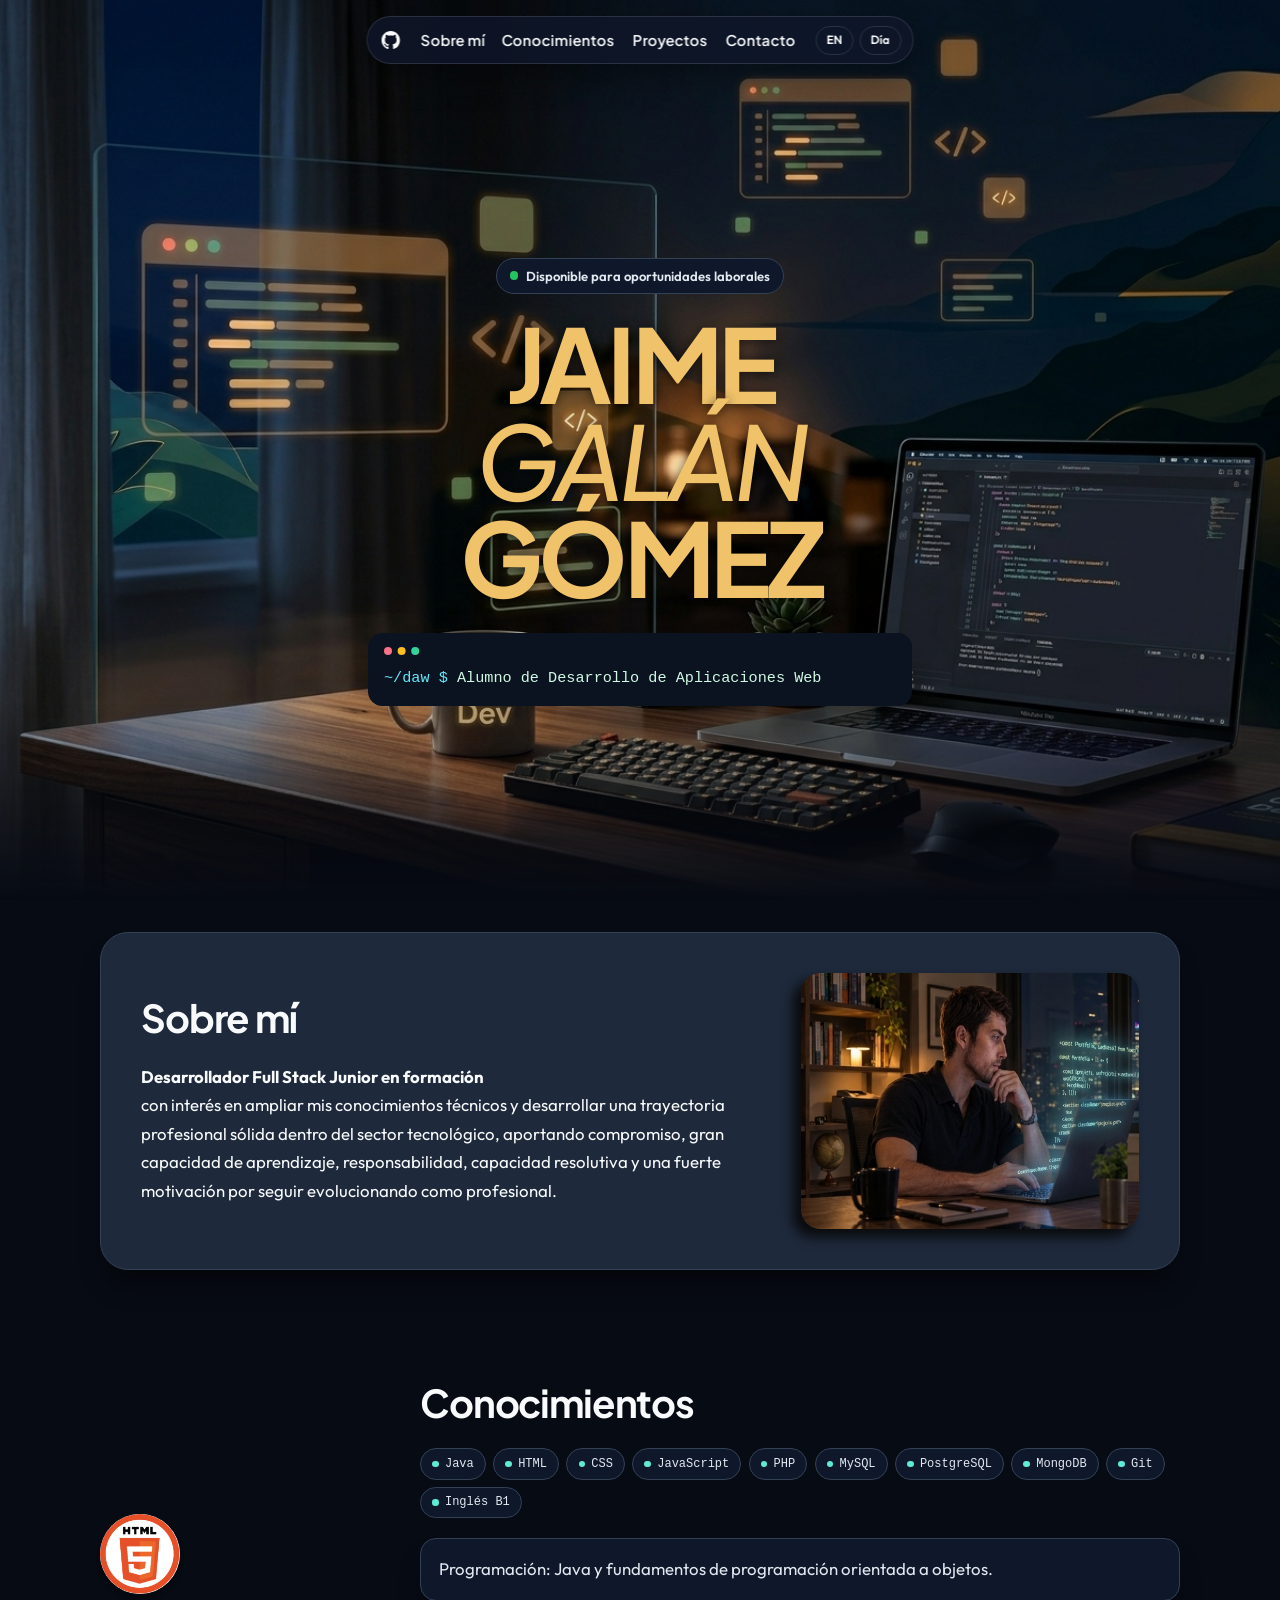
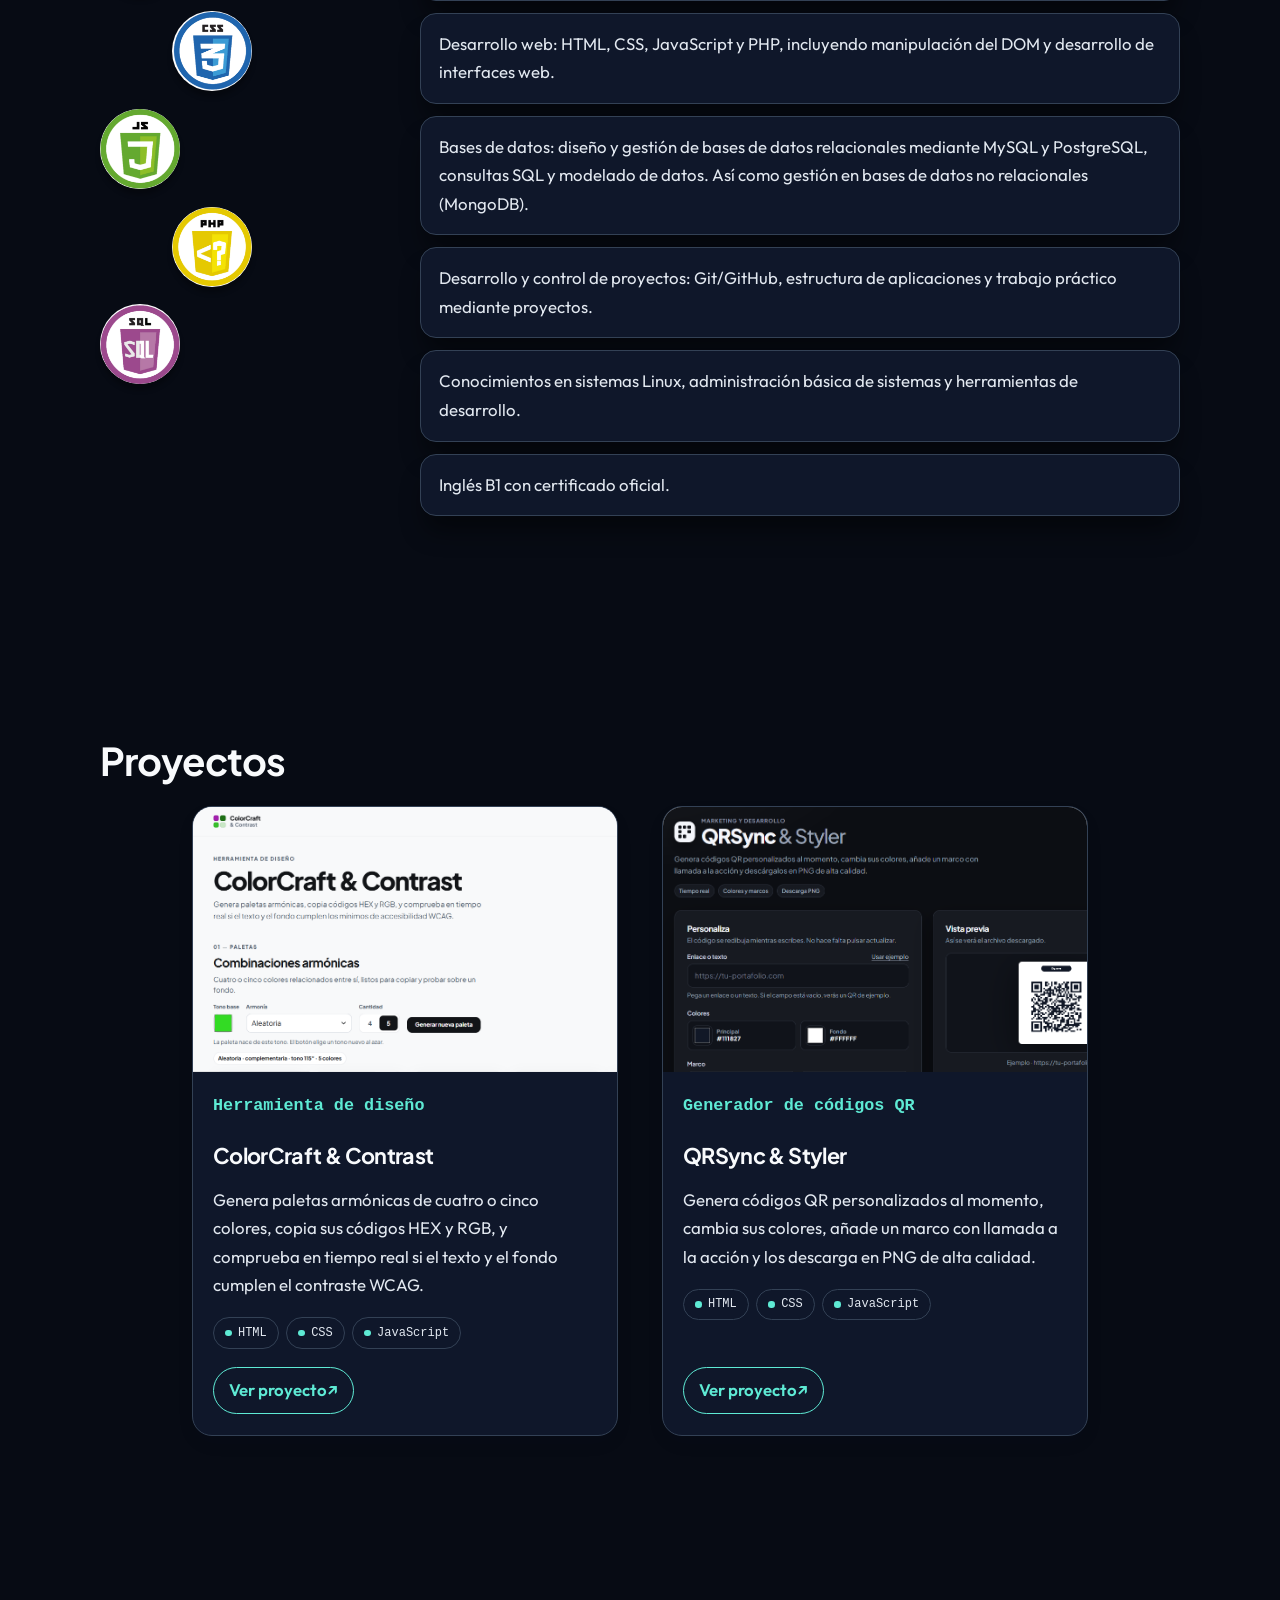
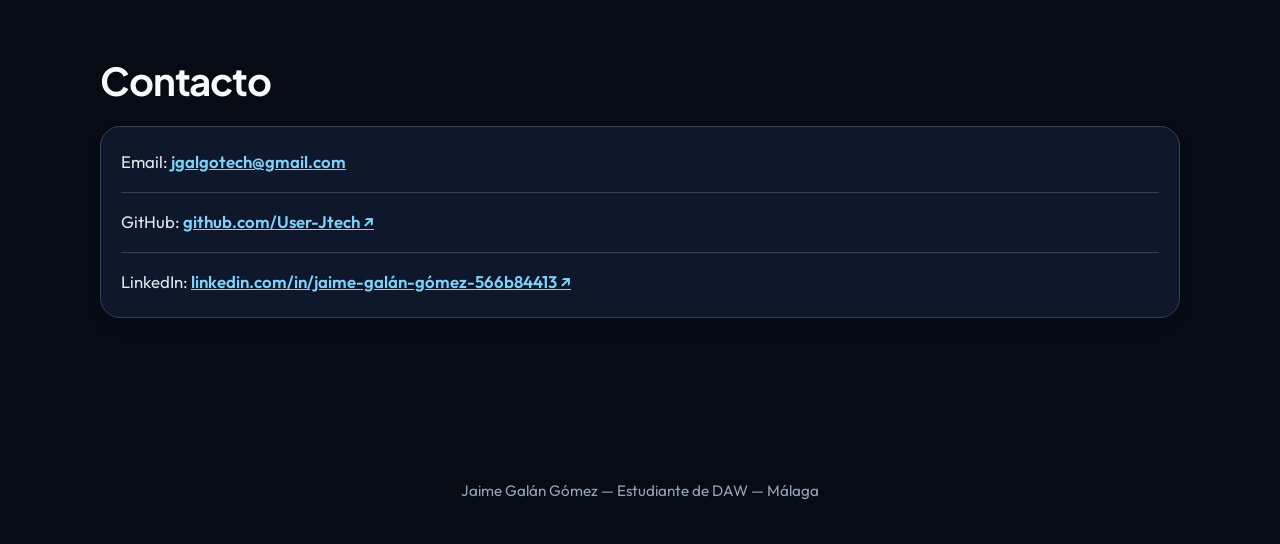
==== commit 0d8ae751: "Actualización de proyecto QR" ====
--- a/index.html
+++ b/index.html
@@ -100,24 +100,44 @@
 
     <section id="proyectos">
       <h2 data-en="Projects">Proyectos</h2>
-      <article class="tarjeta proyecto">
-        <a class="proyecto-miniatura" href="https://user-jtech.github.io/colorcraft-contrast/" target="_blank" rel="noopener noreferrer">
-          <img src="img/ProyectoColorcraft.PNG" alt="Vista de ColorCraft y Contrast">
-        </a>
-        <div class="proyecto-cuerpo">
-          <p class="estado" data-en="Design tool">Herramienta de diseño</p>
-          <h3>ColorCraft &amp; Contrast</h3>
-          <p data-en="It generates harmonic palettes of four or five colors, copies their HEX and RGB codes, and checks in real time whether the text and background meet WCAG contrast.">
-            Genera paletas armónicas de cuatro o cinco colores, copia sus códigos HEX y RGB, y comprueba en tiempo real si el texto y el fondo cumplen el contraste WCAG.
-          </p>
-          <ul class="tecnologias">
-            <li>HTML</li>
-            <li>CSS</li>
-            <li>JavaScript</li>
-          </ul>
-          <a class="proyecto-enlace" href="https://user-jtech.github.io/colorcraft-contrast/" target="_blank" rel="noopener noreferrer" data-en="View project">Ver proyecto</a>
-        </div>
-      </article>
+      <div class="proyectos-lista">
+        <article class="tarjeta proyecto">
+          <a class="proyecto-miniatura" href="https://user-jtech.github.io/colorcraft-contrast/" target="_blank" rel="noopener noreferrer">
+            <img src="img/ProyectoColorcraft.PNG" alt="Vista de ColorCraft y Contrast">
+          </a>
+          <div class="proyecto-cuerpo">
+            <p class="estado" data-en="Design tool">Herramienta de diseño</p>
+            <h3>ColorCraft &amp; Contrast</h3>
+            <p data-en="It generates harmonic palettes of four or five colors, copies their HEX and RGB codes, and checks in real time whether the text and background meet WCAG contrast.">
+              Genera paletas armónicas de cuatro o cinco colores, copia sus códigos HEX y RGB, y comprueba en tiempo real si el texto y el fondo cumplen el contraste WCAG.
+            </p>
+            <ul class="tecnologias">
+              <li>HTML</li>
+              <li>CSS</li>
+              <li>JavaScript</li>
+            </ul>
+            <a class="proyecto-enlace" href="https://user-jtech.github.io/colorcraft-contrast/" target="_blank" rel="noopener noreferrer" data-en="View project">Ver proyecto</a>
+          </div>
+        </article>
+        <article class="tarjeta proyecto">
+          <a class="proyecto-miniatura" href="https://user-jtech.github.io/QRgenerator/" target="_blank" rel="noopener noreferrer">
+            <img src="img/ProyectoQR.PNG" alt="Vista de QRSync y Styler">
+          </a>
+          <div class="proyecto-cuerpo">
+            <p class="estado" data-en="QR generator">Generador de códigos QR</p>
+            <h3>QRSync &amp; Styler</h3>
+            <p data-en="It generates custom QR codes on the spot, changes their colors, adds a frame with a call to action, and downloads them as a high-quality PNG.">
+              Genera códigos QR personalizados al momento, cambia sus colores, añade un marco con llamada a la acción y los descarga en PNG de alta calidad.
+            </p>
+            <ul class="tecnologias">
+              <li>HTML</li>
+              <li>CSS</li>
+              <li>JavaScript</li>
+            </ul>
+            <a class="proyecto-enlace" href="https://user-jtech.github.io/QRgenerator/" target="_blank" rel="noopener noreferrer" data-en="View project">Ver proyecto</a>
+          </div>
+        </article>
+      </div>
     </section>
 
     <section id="contacto">
--- a/css/styles.css
+++ b/css/styles.css
@@ -396,17 +396,27 @@
   transition: transform 0.2s ease, border-color 0.2s ease, box-shadow 0.2s ease;
 }
 
+.proyectos-lista {
+  display: grid;
+  grid-template-columns: 1fr 1fr;
+  gap: 2.75rem;
+  width: min(100%, 56rem);
+  margin-inline: auto;
+  align-items: stretch;
+}
+
 .proyecto {
-  display: grid;
-  grid-template-columns: minmax(16rem, 0.92fr) 1.08fr;
+  display: flex;
+  flex-direction: column;
+  height: 100%;
   padding: 0;
   overflow: hidden;
 }
 
 .proyecto-miniatura {
   display: block;
-  height: 100%;
-  min-height: 16rem;
+  aspect-ratio: 16 / 10;
+  overflow: hidden;
   background: #eef2f6;
 }
 
@@ -418,14 +428,17 @@
 }
 
 .proyecto-cuerpo {
-  padding: 1.45rem 1.5rem 1.5rem;
+  display: flex;
+  flex-direction: column;
+  flex: 1;
+  padding: 1.25rem 1.25rem 1.35rem;
 }
 
 .proyecto h3 {
   margin: 0 0 0.65rem;
   color: var(--titulo);
   font-family: "Plus Jakarta Sans", "Outfit", sans-serif;
-  font-size: 1.55rem;
+  font-size: 1.35rem;
   font-weight: 700;
   letter-spacing: -0.03em;
 }
@@ -433,6 +446,8 @@
 .proyecto-enlace {
   display: inline-flex;
   align-items: center;
+  align-self: flex-start;
+  margin-top: auto;
   padding: 0.5rem 0.95rem;
   border: 1px solid var(--acento);
   border-radius: 9999px;
@@ -537,13 +552,8 @@
     min-height: 12rem;
   }
 
-  .proyecto {
+  .proyectos-lista {
     grid-template-columns: 1fr;
-  }
-
-  .proyecto-miniatura {
-    min-height: 12rem;
-    aspect-ratio: 16 / 9;
   }
 
   .logos {
